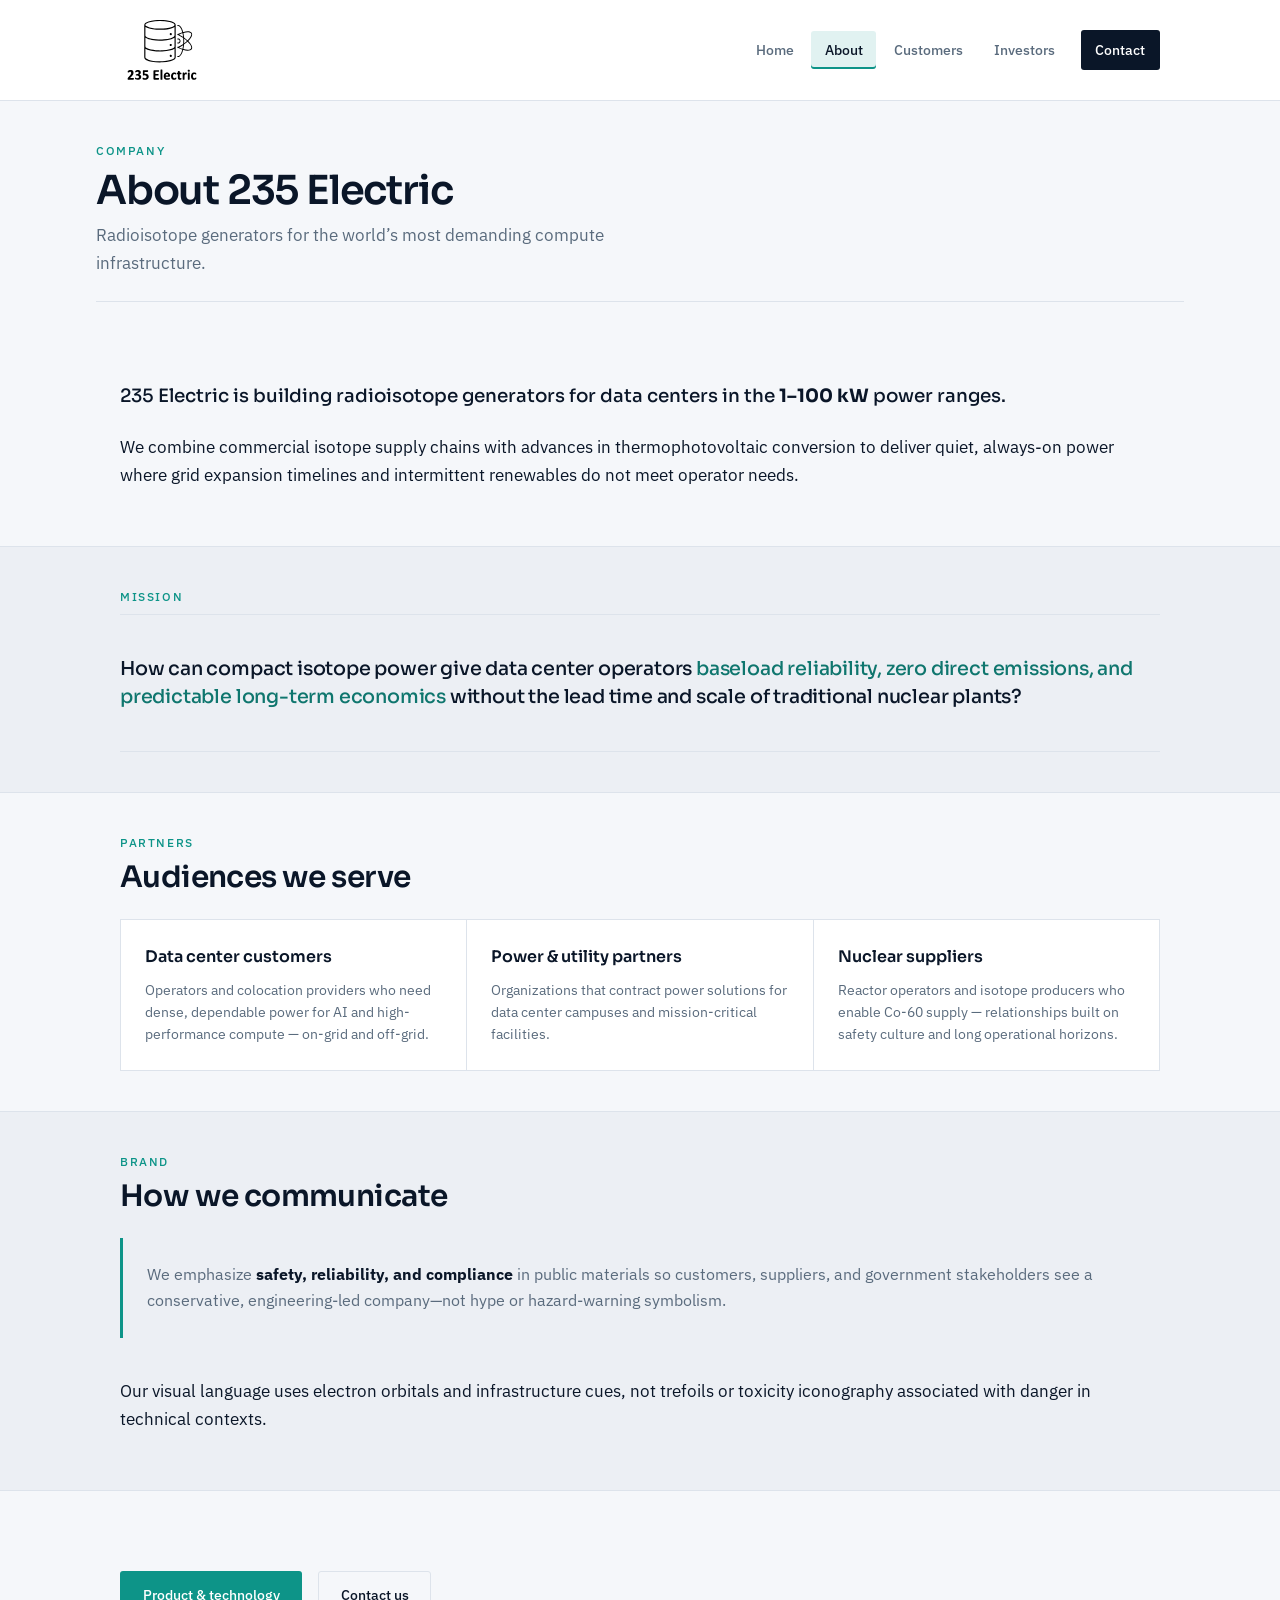
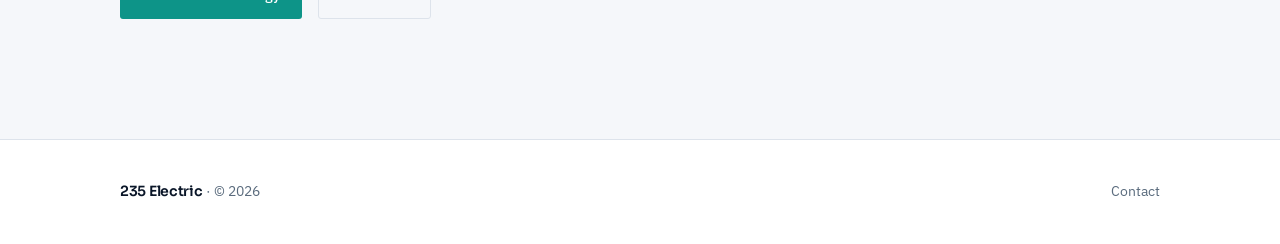
==== about/index.html @ bf1fa09b "init commit" ====
<!DOCTYPE html>
<html lang="en">
<head>
  <meta charset="UTF-8">
  <meta name="viewport" content="width=device-width, initial-scale=1.0">
  <meta name="theme-color" content="#0a1628">
  <title>About | 235 Electric</title>
  <meta name="description" content="235 Electric is building radioisotope generators for data centers in the 1–100 kW power range.">
  <link rel="canonical" href="https://sample_site.joshuapastizzo.com/about">
  <link rel="preconnect" href="https://fonts.googleapis.com">
  <link rel="preconnect" href="https://fonts.gstatic.com" crossorigin>
  <link href="https://fonts.googleapis.com/css2?family=IBM+Plex+Sans:wght@400;500&family=Sora:wght@500;600&display=swap" rel="stylesheet">
  <link rel="stylesheet" href="/css/style.css">
  <link rel="icon" href="/images/logo.svg" type="image/svg+xml">
</head>
<body class="page-inner">
  <header class="site-header">
    <div class="container">
      <div class="logo"><a href="/"><img src="/images/logo.svg" alt="235 Electric"></a></div>
      <button class="nav-toggle" type="button" aria-label="Toggle menu" aria-expanded="false">Menu</button>
      <nav>
        <ul class="nav-main">
          <li><a href="/">Home</a></li>
          <li><a href="/about" aria-current="page">About</a></li>
          <li><a href="/customers">Customers</a></li>
          <li><a href="/investors">Investors</a></li>
          <li class="nav-cta"><a href="/contact" class="btn btn-nav">Contact</a></li>
        </ul>
      </nav>
    </div>
  </header>

  <main>
    <div class="container page-hero">
      <span class="label">Company</span>
      <h1>About 235 Electric</h1>
      <p class="lead">Radioisotope generators for the world’s most demanding compute infrastructure.</p>
    </div>

    <section class="section section--tight">
      <div class="container">
        <p class="mission-statement">235 Electric is building radioisotope generators for data centers in the <strong>1–100 kW</strong> power ranges.</p>
        <p>We combine commercial isotope supply chains with advances in thermophotovoltaic conversion to deliver quiet, always-on power where grid expansion timelines and intermittent renewables do not meet operator needs.</p>
      </div>
    </section>

    <section class="section section--tight section--band">
      <div class="container">
        <span class="label">Mission</span>
        <p class="pullquote">How can compact isotope power give data center operators <em>baseload reliability, zero direct emissions, and predictable long-term economics</em> without the lead time and scale of traditional nuclear plants?</p>
      </div>
    </section>

    <section class="section section--tight">
      <div class="container">
        <span class="label">Partners</span>
        <h2 class="section-title">Audiences we serve</h2>
        <div class="tile-grid">
          <article class="tile">
            <h3>Data center customers</h3>
            <p>Operators and colocation providers who need dense, dependable power for AI and high-performance compute — on-grid and off-grid.</p>
          </article>
          <article class="tile">
            <h3>Power &amp; utility partners</h3>
            <p>Organizations that contract power solutions for data center campuses and mission-critical facilities.</p>
          </article>
          <article class="tile">
            <h3>Nuclear suppliers</h3>
            <p>Reactor operators and isotope producers who enable Co-60 supply — relationships built on safety culture and long operational horizons.</p>
          </article>
        </div>
      </div>
    </section>

    <section class="section section--tight section--band">
      <div class="container">
        <span class="label">Brand</span>
        <h2 class="section-title">How we communicate</h2>
        <div class="notice">
          <p>We emphasize <strong>safety, reliability, and compliance</strong> in public materials so customers, suppliers, and government stakeholders see a conservative, engineering-led company—not hype or hazard-warning symbolism.</p>
        </div>
        <p>Our visual language uses electron orbitals and infrastructure cues, not trefoils or toxicity iconography associated with danger in technical contexts.</p>
      </div>
    </section>

    <section class="section section--tight">
      <div class="container page-actions">
        <a href="/customers" class="btn btn-primary">Product &amp; technology</a>
        <a href="/contact" class="btn btn-outline">Contact us</a>
      </div>
    </section>
  </main>

  <footer class="site-footer">
    <div class="container footer-bottom">
      <p><span class="footer-mark">235 Electric</span> · © 2026</p>
      <p><a href="/contact">Contact</a></p>
    </div>
  </footer>

  <script src="/js/main.js"></script>
</body>
</html>
---- css/style.css ----
/* 235 Electric — clean minimal, distinct from reference institute site */
:root {
  --color-bg: #f5f7fa;
  --color-surface: #ffffff;
  --color-ink: #0a1628;
  --color-ink-soft: #1e3a5f;
  --color-muted: #5a6b7d;
  --color-border: #dde3eb;
  --color-band: #eceff4;
  --color-accent: #0d9488;
  --color-accent-dark: #0f766e;
  --color-accent-glow: rgba(13, 148, 136, 0.12);
  --font-display: "Sora", system-ui, sans-serif;
  --font-body: "IBM Plex Sans", system-ui, sans-serif;
  --max-width: 68rem;
  --space-xs: 0.5rem;
  --space-sm: 1rem;
  --space-md: 1.5rem;
  --space-lg: 2.5rem;
  --space-xl: 5rem;
  --radius: 2px;
  --radius-btn: 3px;
}

*,
*::before,
*::after {
  box-sizing: border-box;
}

html {
  scroll-behavior: smooth;
}

body {
  margin: 0;
  font-family: var(--font-body);
  font-size: 1.05rem;
  line-height: 1.65;
  color: var(--color-ink);
  background: var(--color-bg);
  -webkit-font-smoothing: antialiased;
}

img,
svg {
  max-width: 100%;
  height: auto;
  display: block;
}

a {
  color: var(--color-ink-soft);
  text-decoration: none;
  transition: color 0.15s ease;
}
a:hover {
  color: var(--color-accent);
}

.container {
  width: 100%;
  max-width: var(--max-width);
  margin: 0 auto;
  padding: 0 var(--space-md);
}

/* Header */
.site-header {
  background: var(--color-surface);
  border-bottom: 1px solid var(--color-border);
  position: sticky;
  top: 0;
  z-index: 100;
}

.site-header .container {
  display: flex;
  align-items: center;
  justify-content: space-between;
  gap: var(--space-md);
  padding-top: 1.125rem;
  padding-bottom: 1.125rem;
}

.logo img {
  height: 64px;
  width: auto;
  max-width: min(280px, 55vw);
}

.nav-toggle {
  display: none;
  background: none;
  border: 1px solid var(--color-border);
  border-radius: var(--radius-btn);
  padding: 0.4rem 0.75rem;
  cursor: pointer;
  color: var(--color-ink);
  font-family: var(--font-body);
  font-size: 0.8rem;
  font-weight: 500;
  letter-spacing: 0.04em;
  text-transform: uppercase;
}

.nav-main {
  display: flex;
  align-items: center;
  gap: 0.25rem;
  list-style: none;
  margin: 0;
  padding: 0;
}

.nav-main a {
  display: block;
  padding: 0.45rem 0.85rem;
  font-size: 0.9rem;
  font-weight: 500;
  color: var(--color-muted);
  border-radius: var(--radius-btn);
}

.nav-main a:hover {
  color: var(--color-ink);
  background: var(--color-band);
}

.nav-main a[aria-current="page"] {
  color: var(--color-ink);
  background: var(--color-accent-glow);
  box-shadow: inset 0 -2px 0 var(--color-accent);
}

.nav-cta {
  margin-left: 0.5rem;
}

.btn-nav {
  padding: 0.45rem 1rem;
  font-size: 0.85rem;
  background: var(--color-ink);
  color: #fff !important;
  border-radius: var(--radius-btn);
}

.btn-nav:hover {
  background: var(--color-ink-soft);
  color: #fff !important;
}

.nav-main .btn-nav[aria-current="page"] {
  background: var(--color-accent);
  box-shadow: none;
}

/* Hero — split layout, not centered gradient block */
.hero {
  background: var(--color-ink);
  color: #fff;
  padding: var(--space-xl) 0;
  position: relative;
  overflow: hidden;
}

.hero::before {
  content: "";
  position: absolute;
  inset: 0;
  background-image:
    linear-gradient(rgba(255, 255, 255, 0.03) 1px, transparent 1px),
    linear-gradient(90deg, rgba(255, 255, 255, 0.03) 1px, transparent 1px);
  background-size: 48px 48px;
  mask-image: linear-gradient(120deg, transparent 20%, #000 70%);
  pointer-events: none;
}

.hero .container {
  position: relative;
  display: grid;
  grid-template-columns: 1.15fr 0.85fr;
  gap: var(--space-lg);
  align-items: center;
}

.hero-content {
  max-width: 36rem;
}

.hero .label {
  display: inline-block;
  font-family: var(--font-body);
  font-size: 0.75rem;
  font-weight: 500;
  letter-spacing: 0.12em;
  text-transform: uppercase;
  color: #5eead4;
  margin-bottom: var(--space-sm);
}

.hero h1 {
  font-family: var(--font-display);
  font-size: clamp(2.25rem, 4.5vw, 3.25rem);
  font-weight: 600;
  line-height: 1.1;
  letter-spacing: -0.03em;
  margin: 0 0 var(--space-md);
}

.hero-tagline {
  font-size: 1.125rem;
  font-weight: 400;
  color: rgba(255, 255, 255, 0.75);
  margin: 0 0 var(--space-md);
  line-height: 1.5;
}

.hero .lead {
  font-size: 1rem;
  color: rgba(255, 255, 255, 0.65);
  margin: 0 0 var(--space-lg);
  line-height: 1.6;
}

.hero-actions {
  display: flex;
  flex-wrap: wrap;
  gap: var(--space-sm);
}

.hero-visual {
  display: flex;
  justify-content: flex-end;
}

.hero-card {
  width: 100%;
  max-width: 18rem;
  padding: var(--space-md);
  border: 1px solid rgba(255, 255, 255, 0.12);
  background: rgba(255, 255, 255, 0.04);
  backdrop-filter: blur(8px);
}

.hero-card dt {
  font-size: 0.7rem;
  letter-spacing: 0.1em;
  text-transform: uppercase;
  color: rgba(255, 255, 255, 0.45);
  margin: 0 0 0.2rem;
}

.hero-card dd {
  font-family: var(--font-display);
  font-size: 1.75rem;
  font-weight: 600;
  color: #fff;
  margin: 0 0 var(--space-sm);
  letter-spacing: -0.02em;
}

.hero-card dd:last-of-type {
  margin-bottom: 0;
}

.hero-card dd span {
  font-family: var(--font-body);
  font-size: 0.85rem;
  font-weight: 400;
  color: rgba(255, 255, 255, 0.5);
  display: block;
  margin-top: 0.15rem;
}

@media (max-width: 768px) {
  .hero .container {
    grid-template-columns: 1fr;
  }
  .hero-visual {
    justify-content: flex-start;
  }
}

/* Buttons */
.btn {
  display: inline-block;
  padding: 0.7rem 1.35rem;
  font-family: var(--font-body);
  font-size: 0.9rem;
  font-weight: 500;
  border-radius: var(--radius-btn);
  border: 1px solid transparent;
  cursor: pointer;
  transition: background 0.15s ease, border-color 0.15s ease, color 0.15s ease;
}

.btn-primary {
  background: var(--color-accent);
  color: #fff;
}
.btn-primary:hover {
  background: var(--color-accent-dark);
  color: #fff;
}

.btn-secondary {
  background: transparent;
  color: #fff;
  border-color: rgba(255, 255, 255, 0.35);
}
.btn-secondary:hover {
  border-color: #fff;
  color: #fff;
}

.btn-outline {
  background: transparent;
  color: var(--color-ink);
  border-color: var(--color-border);
}
.btn-outline:hover {
  border-color: var(--color-ink);
  color: var(--color-ink);
}

/* Sections */
.section {
  padding: var(--space-xl) 0;
}

.section--tight {
  padding: var(--space-lg) 0;
}

.section--band {
  background: var(--color-band);
  border-top: 1px solid var(--color-border);
  border-bottom: 1px solid var(--color-border);
}

.label {
  display: block;
  font-size: 0.72rem;
  font-weight: 500;
  letter-spacing: 0.14em;
  text-transform: uppercase;
  color: var(--color-accent);
  margin-bottom: var(--space-xs);
}

.section-title {
  font-family: var(--font-display);
  font-size: clamp(1.5rem, 3vw, 1.85rem);
  font-weight: 600;
  letter-spacing: -0.02em;
  color: var(--color-ink);
  margin: 0 0 var(--space-md);
  line-height: 1.2;
}

.section-subtitle {
  color: var(--color-muted);
  margin: 0 0 var(--space-lg);
  max-width: 38rem;
  font-size: 1.02rem;
}

.section-cta {
  margin-top: var(--space-lg);
}

/* Page hero (inner pages) */
.page-hero {
  padding: var(--space-lg) 0 var(--space-md);
  border-bottom: 1px solid var(--color-border);
  margin-bottom: var(--space-lg);
}

.page-hero h1 {
  font-family: var(--font-display);
  font-size: clamp(1.85rem, 4vw, 2.5rem);
  font-weight: 600;
  letter-spacing: -0.03em;
  margin: 0 0 var(--space-xs);
  line-height: 1.15;
}

.page-hero .lead {
  color: var(--color-muted);
  margin: 0;
  max-width: 36rem;
  font-size: 1.05rem;
}

/* Notice / pullquote — not EASI-style bordered banner */
.notice {
  padding: var(--space-md) 0 var(--space-md) var(--space-md);
  border-left: 3px solid var(--color-accent);
  margin-bottom: var(--space-lg);
}

.notice p {
  margin: 0;
  color: var(--color-muted);
  font-size: 0.98rem;
}

.notice strong {
  color: var(--color-ink);
}

.pullquote {
  margin: 0;
  padding: var(--space-lg) 0;
  font-family: var(--font-display);
  font-size: 1.2rem;
  font-weight: 500;
  line-height: 1.45;
  color: var(--color-ink);
  letter-spacing: -0.01em;
  border-top: 1px solid var(--color-border);
  border-bottom: 1px solid var(--color-border);
}

.pullquote em {
  font-style: normal;
  color: var(--color-accent-dark);
}

/* Metrics row — not floating stat cards */
.metric-row {
  display: grid;
  grid-template-columns: repeat(4, 1fr);
  gap: 0;
  margin-top: var(--space-lg);
  border: 1px solid var(--color-border);
  background: var(--color-surface);
}

.metric-row > div {
  padding: var(--space-md);
  border-right: 1px solid var(--color-border);
  text-align: left;
}

.metric-row > div:last-child {
  border-right: none;
}

.metric-row strong {
  display: block;
  font-family: var(--font-display);
  font-size: 1.65rem;
  font-weight: 600;
  letter-spacing: -0.03em;
  color: var(--color-ink);
  margin-bottom: 0.25rem;
}

.metric-row span {
  font-size: 0.82rem;
  color: var(--color-muted);
  line-height: 1.4;
}

@media (max-width: 640px) {
  .metric-row {
    grid-template-columns: 1fr 1fr;
  }
  .metric-row > div:nth-child(2) {
    border-right: none;
  }
  .metric-row > div:nth-child(1),
  .metric-row > div:nth-child(2) {
    border-bottom: 1px solid var(--color-border);
  }
}

/* Pillars — flat list, not numbered hover cards */
.pillar-list {
  display: grid;
  grid-template-columns: repeat(3, 1fr);
  gap: var(--space-md);
  list-style: none;
  margin: 0;
  padding: 0;
}

.pillar-list li {
  padding-top: var(--space-md);
  border-top: 2px solid var(--color-accent);
}

.pillar-list h3 {
  font-family: var(--font-display);
  font-size: 1.05rem;
  font-weight: 600;
  margin: 0 0 var(--space-xs);
  color: var(--color-ink);
}

.pillar-list p {
  margin: 0;
  font-size: 0.92rem;
  color: var(--color-muted);
  line-height: 1.55;
}

@media (max-width: 768px) {
  .pillar-list {
    grid-template-columns: 1fr;
  }
}

/* Tiles — bordered, no shadow lift */
.tile-grid {
  display: grid;
  grid-template-columns: repeat(auto-fill, minmax(260px, 1fr));
  gap: 1px;
  background: var(--color-border);
  border: 1px solid var(--color-border);
}

.tile {
  background: var(--color-surface);
  padding: var(--space-md);
}

.tile h3 {
  font-family: var(--font-display);
  font-size: 1rem;
  font-weight: 600;
  margin: 0 0 var(--space-xs);
  color: var(--color-ink);
}

.tile p {
  margin: 0;
  font-size: 0.9rem;
  color: var(--color-muted);
  line-height: 1.55;
}

.card-grid {
  display: grid;
  grid-template-columns: repeat(auto-fill, minmax(260px, 1fr));
  gap: 1px;
  background: var(--color-border);
  border: 1px solid var(--color-border);
}

.card {
  background: var(--color-surface);
  padding: var(--space-md);
  border-radius: 0;
  box-shadow: none;
  transform: none;
}

.card:hover {
  box-shadow: none;
  transform: none;
}

.card-body {
  padding: 0;
}

.card h3,
.focus-area-body h3 {
  font-family: var(--font-display);
  font-size: 1rem;
  font-weight: 600;
  margin: 0 0 var(--space-xs);
}

.card p,
.focus-area-body p {
  margin: 0;
  font-size: 0.9rem;
  color: var(--color-muted);
}

.focus-area-grid {
  display: grid;
  grid-template-columns: repeat(3, 1fr);
  gap: var(--space-md);
}

.focus-area-card {
  padding-top: var(--space-md);
  border-top: 2px solid var(--color-accent);
  background: transparent;
  box-shadow: none;
  border-radius: 0;
}

.focus-area-card:hover {
  transform: none;
  box-shadow: none;
}

.focus-area-num {
  display: none;
}

.focus-area-body {
  padding: 0;
}

.stat-grid {
  display: grid;
  grid-template-columns: repeat(4, 1fr);
  border: 1px solid var(--color-border);
  background: var(--color-surface);
}

.stat-item {
  padding: var(--space-md);
  border-right: 1px solid var(--color-border);
  border-radius: 0;
  box-shadow: none;
  text-align: left;
}

.stat-item:last-child {
  border-right: none;
}

.stat-item strong {
  font-family: var(--font-display);
  font-size: 1.65rem;
  color: var(--color-ink);
}

.trust-banner {
  padding: var(--space-md) 0 var(--space-md) var(--space-md);
  border-left: 3px solid var(--color-accent);
  background: none;
  border-radius: 0;
  border-top: none;
  border-right: none;
  border-bottom: none;
}

.trust-banner p {
  margin: 0;
  color: var(--color-muted);
  font-size: 0.98rem;
}

.focus-question {
  margin: 0;
  padding: var(--space-lg) 0;
  font-family: var(--font-display);
  font-size: 1.2rem;
  font-weight: 500;
  line-height: 1.45;
  border-top: 1px solid var(--color-border);
  border-bottom: 1px solid var(--color-border);
  border-left: none;
  background: none;
  border-radius: 0;
}

.mission-statement {
  font-family: var(--font-display);
  font-size: 1.15rem;
  font-weight: 500;
  line-height: 1.5;
  margin: 0 0 var(--space-md);
}

.two-col {
  display: grid;
  grid-template-columns: 1.1fr 0.9fr;
  gap: var(--space-xl);
  align-items: start;
}

@media (max-width: 768px) {
  .two-col {
    grid-template-columns: 1fr;
  }
  .focus-area-grid {
    grid-template-columns: 1fr;
  }
}

.product-diagram {
  border: 1px solid var(--color-border);
  background: var(--color-surface);
  padding: var(--space-lg);
  border-radius: 0;
  box-shadow: none;
}

.diagram-caption {
  text-align: center;
  font-size: 0.85rem;
  color: var(--color-muted);
  margin: var(--space-sm) 0 0;
}

.product-visual {
  max-width: none;
}

.comparison-wrap {
  overflow-x: auto;
  margin: var(--space-md) auto;
  border: 1px solid var(--color-border);
  width: fit-content;
  max-width: 100%;
}

.comparison-table {
  width: max-content;
  max-width: 100%;
  border-collapse: collapse;
  font-size: 0.8rem;
  background: var(--color-surface);
  table-layout: auto;
}

.comparison-table th,
.comparison-table td {
  padding: 0.55rem 0.75rem;
  border-bottom: 1px solid var(--color-border);
  text-align: left;
  vertical-align: top;
  line-height: 1.3;
  width: auto;
}

.comparison-table thead th:not(:first-child),
.comparison-table tbody td:not(.col-product) {
  padding-left: 0.65rem;
  padding-right: 0.65rem;
}

.comparison-table tbody th {
  padding-right: 1rem;
}

.comparison-table .cell-primary {
  display: block;
  white-space: nowrap;
}

.comparison-table .cell-note {
  display: block;
  margin-top: 0.15rem;
  font-size: 0.68rem;
  font-weight: 400;
  line-height: 1.25;
  white-space: nowrap;
  color: var(--color-muted);
}

.comparison-table thead .cell-note {
  color: rgba(255, 255, 255, 0.78);
}

.comparison-table thead .cell-primary {
  font-weight: 600;
}

.comparison-table thead th {
  background: var(--color-ink);
  color: #fff;
  font-family: var(--font-display);
  font-weight: 600;
  font-size: 0.72rem;
  border-bottom: none;
  white-space: nowrap;
  text-align: center;
}

.comparison-table thead th.col-product {
  background: var(--color-accent-dark);
  color: #fff;
  border-bottom: 3px solid #5eead4;
  box-shadow: inset 4px 0 0 #5eead4;
}

.comparison-table thead th.col-product strong {
  color: #fff;
}

.comparison-table tbody th {
  font-weight: 600;
  color: var(--color-ink);
  background: var(--color-bg);
}

.comparison-table tbody th .cell-note {
  font-weight: 500;
}

.comparison-table tbody tr:last-child th,
.comparison-table tbody tr:last-child td {
  border-bottom: none;
}

.comparison-table tbody .col-product {
  background: var(--color-accent-glow);
  border-left: 4px solid var(--color-accent);
  font-weight: 500;
  color: var(--color-ink);
}

.callout {
  padding: var(--space-md);
  background: var(--color-surface);
  border: 1px solid var(--color-border);
  margin: var(--space-md) 0;
}

.callout p {
  margin: 0;
  font-size: 0.95rem;
  color: var(--color-muted);
}

.numbered-benefits {
  list-style: none;
  margin: 0;
  padding: 0;
  counter-reset: benefit;
}

.numbered-benefits > li {
  counter-increment: benefit;
  padding: var(--space-md) 0;
  border-bottom: 1px solid var(--color-border);
  padding-left: 3rem;
  position: relative;
}

.numbered-benefits > li::before {
  content: counter(benefit, decimal-leading-zero);
  position: absolute;
  left: 0;
  top: var(--space-md);
  font-family: var(--font-display);
  font-size: 0.8rem;
  font-weight: 600;
  color: var(--color-accent);
  letter-spacing: 0.05em;
}

.numbered-benefits > li:last-child {
  border-bottom: none;
}

.numbered-benefits h3 {
  font-family: var(--font-display);
  font-size: 1.05rem;
  font-weight: 600;
  margin: 0 0 var(--space-xs);
}

.numbered-benefits p {
  margin: 0;
  color: var(--color-muted);
  font-size: 0.95rem;
}

.page-actions {
  display: flex;
  flex-wrap: wrap;
  gap: var(--space-sm);
  margin-top: var(--space-lg);
}

.prose ul {
  padding-left: 1.25rem;
  margin: 0 0 var(--space-md);
  color: var(--color-muted);
}

.prose li {
  margin-bottom: 0.5rem;
}

.prose li strong {
  color: var(--color-ink);
}

/* Contact */
.contact-layout {
  display: grid;
  grid-template-columns: 0.9fr 1.1fr;
  gap: var(--space-xl);
  align-items: start;
}

.contact-panel {
  padding: var(--space-lg);
  border: 1px solid var(--color-border);
  background: var(--color-surface);
}

.contact-details address {
  font-style: normal;
  line-height: 1.75;
  color: var(--color-muted);
  font-size: 0.95rem;
}

.form-group {
  margin-bottom: var(--space-md);
}

.form-group label {
  display: block;
  font-size: 0.8rem;
  font-weight: 500;
  letter-spacing: 0.04em;
  text-transform: uppercase;
  color: var(--color-muted);
  margin-bottom: var(--space-xs);
}

.form-group input,
.form-group textarea {
  width: 100%;
  padding: 0.7rem 0.75rem;
  font-family: var(--font-body);
  font-size: 1rem;
  border: 1px solid var(--color-border);
  border-radius: var(--radius-btn);
  background: var(--color-bg);
}

.form-group input:focus,
.form-group textarea:focus {
  outline: none;
  border-color: var(--color-accent);
  background: var(--color-surface);
}

.form-group textarea {
  min-height: 140px;
  resize: vertical;
}

/* Footer — light bar, not inverted navy slab */
.site-footer {
  background: var(--color-surface);
  border-top: 1px solid var(--color-border);
  padding: var(--space-lg) 0;
  margin-top: var(--space-xl);
}

.site-footer,
.site-footer a {
  color: var(--color-muted);
  font-size: 0.88rem;
}

.site-footer a:hover {
  color: var(--color-ink);
}

.footer-bottom {
  display: flex;
  flex-wrap: wrap;
  align-items: center;
  justify-content: space-between;
  gap: var(--space-sm);
}

.footer-bottom p {
  margin: 0;
}

.footer-mark {
  font-family: var(--font-display);
  font-weight: 600;
  color: var(--color-ink);
  letter-spacing: -0.02em;
}

.section--compact {
  padding: var(--space-lg) 0;
}

.page-header {
  padding: var(--space-lg) 0 var(--space-md);
  border-bottom: 1px solid var(--color-border);
  margin-bottom: var(--space-lg);
}

.page-header h1 {
  font-family: var(--font-display);
  font-size: clamp(1.85rem, 4vw, 2.5rem);
  font-weight: 600;
  letter-spacing: -0.03em;
  margin: 0 0 var(--space-xs);
}

.page-header .lead {
  color: var(--color-muted);
  margin: 0;
}

.page-header--compact {
  padding-bottom: var(--space-md);
}

.contact-form-wrap {
  max-width: none;
}

@media (max-width: 768px) {
  .contact-layout {
    grid-template-columns: 1fr;
  }
}

@media (max-width: 640px) {
  .nav-toggle {
    display: block;
  }

  .site-header .container {
    position: relative;
  }

  .nav-main {
    display: none;
    position: absolute;
    top: 100%;
    left: 0;
    right: 0;
    flex-direction: column;
    align-items: stretch;
    padding: var(--space-sm);
    background: var(--color-surface);
    border-bottom: 1px solid var(--color-border);
    box-shadow: 0 8px 24px rgba(10, 22, 40, 0.08);
  }

  .nav-main.is-open {
    display: flex;
  }

  .nav-cta {
    margin-left: 0;
  }

  .stat-grid {
    grid-template-columns: 1fr 1fr;
  }

  .stat-item:nth-child(2) {
    border-right: none;
  }

  .stat-item:nth-child(1),
  .stat-item:nth-child(2) {
    border-bottom: 1px solid var(--color-border);
  }
}
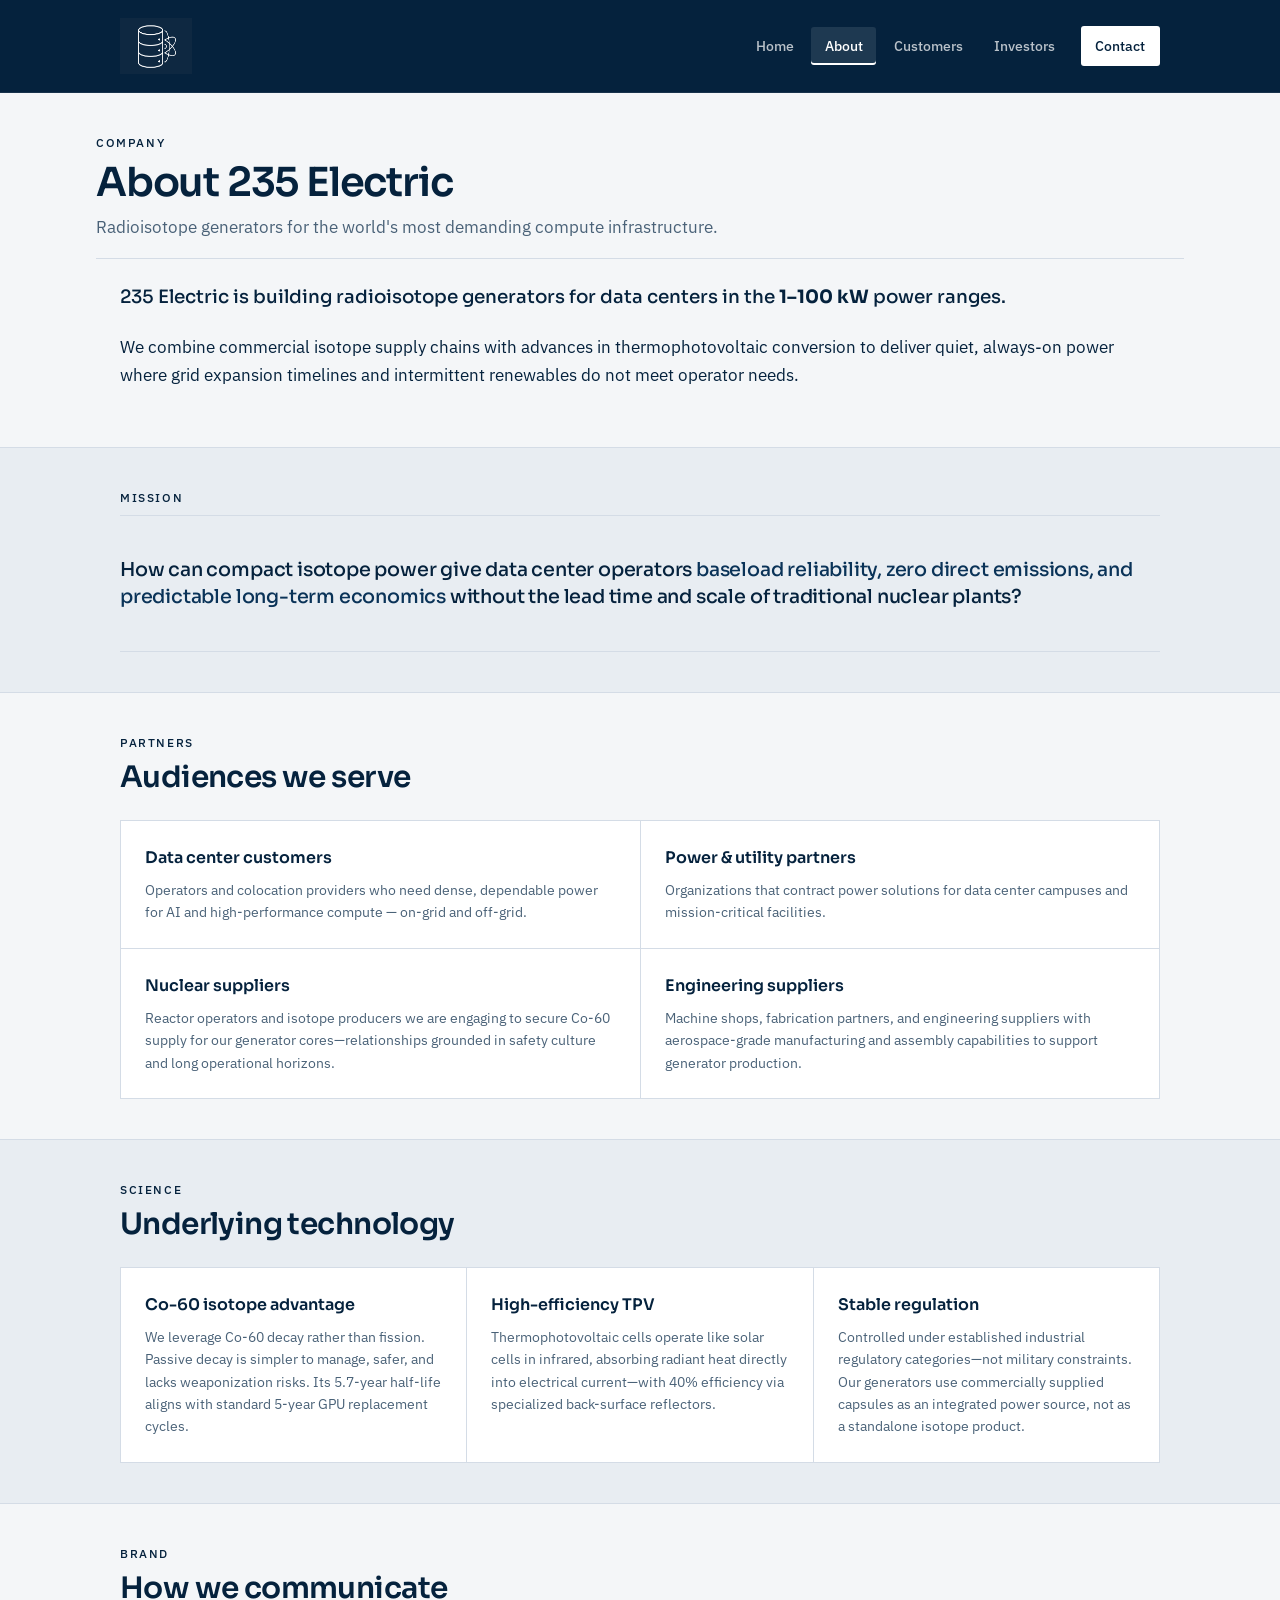
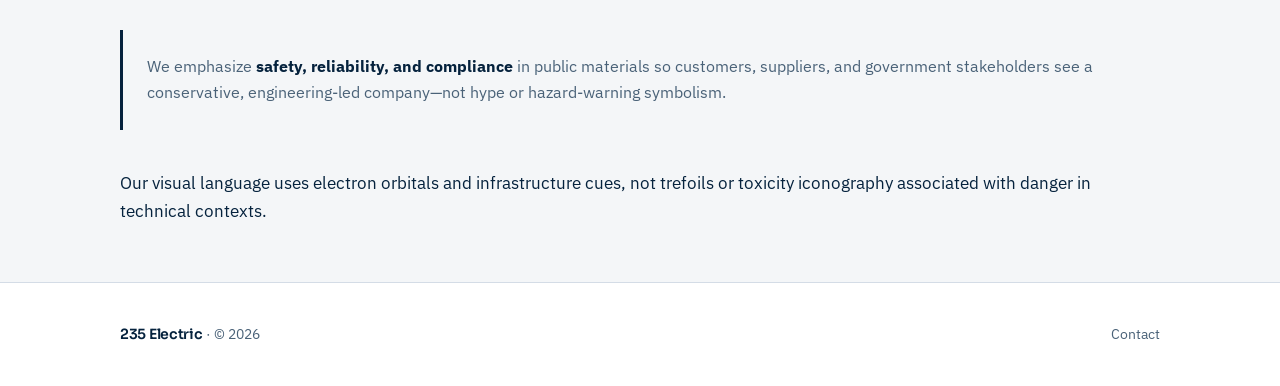
==== commit 14ed5882: "new additions" ====
--- a/about/index.html
+++ b/about/index.html
@@ -3,20 +3,20 @@
 <head>
   <meta charset="UTF-8">
   <meta name="viewport" content="width=device-width, initial-scale=1.0">
-  <meta name="theme-color" content="#0a1628">
+  <meta name="theme-color" content="#05223d">
   <title>About | 235 Electric</title>
   <meta name="description" content="235 Electric is building radioisotope generators for data centers in the 1–100 kW power range.">
-  <link rel="canonical" href="https://sample_site.joshuapastizzo.com/about">
+  <link rel="canonical" href="https://samplesite.joshuapastizzo.com/about">
   <link rel="preconnect" href="https://fonts.googleapis.com">
   <link rel="preconnect" href="https://fonts.gstatic.com" crossorigin>
   <link href="https://fonts.googleapis.com/css2?family=IBM+Plex+Sans:wght@400;500&family=Sora:wght@500;600&display=swap" rel="stylesheet">
   <link rel="stylesheet" href="/css/style.css">
-  <link rel="icon" href="/images/logo.svg" type="image/svg+xml">
+  <link rel="icon" href="/images/Logo.png" type="image/png">
 </head>
 <body class="page-inner">
   <header class="site-header">
     <div class="container">
-      <div class="logo"><a href="/"><img src="/images/logo.svg" alt="235 Electric"></a></div>
+      <div class="logo"><a href="/"><img src="/images/Logo.png" alt="235 Electric"></a></div>
       <button class="nav-toggle" type="button" aria-label="Toggle menu" aria-expanded="false">Menu</button>
       <nav>
         <ul class="nav-main">
@@ -31,10 +31,10 @@
   </header>
 
   <main>
-    <div class="container page-hero">
+    <div class="container page-hero page-hero--compact">
       <span class="label">Company</span>
       <h1>About 235 Electric</h1>
-      <p class="lead">Radioisotope generators for the world’s most demanding compute infrastructure.</p>
+      <p class="lead">Radioisotope generators for the world's most demanding compute infrastructure.</p>
     </div>
 
     <section class="section section--tight">
@@ -55,7 +55,7 @@
       <div class="container">
         <span class="label">Partners</span>
         <h2 class="section-title">Audiences we serve</h2>
-        <div class="tile-grid">
+        <div class="tile-grid tile-grid--quad">
           <article class="tile">
             <h3>Data center customers</h3>
             <p>Operators and colocation providers who need dense, dependable power for AI and high-performance compute — on-grid and off-grid.</p>
@@ -66,7 +66,11 @@
           </article>
           <article class="tile">
             <h3>Nuclear suppliers</h3>
-            <p>Reactor operators and isotope producers who enable Co-60 supply — relationships built on safety culture and long operational horizons.</p>
+            <p>Reactor operators and isotope producers we are engaging to secure Co-60 supply for our generator cores—relationships grounded in safety culture and long operational horizons.</p>
+          </article>
+          <article class="tile">
+            <h3>Engineering suppliers</h3>
+            <p>Machine shops, fabrication partners, and engineering suppliers with aerospace-grade manufacturing and assembly capabilities to support generator production.</p>
           </article>
         </div>
       </div>
@@ -74,19 +78,33 @@
 
     <section class="section section--tight section--band">
       <div class="container">
+        <span class="label">Science</span>
+        <h2 class="section-title">Underlying technology</h2>
+        <div class="tile-grid">
+          <article class="tile">
+            <h3>Co-60 isotope advantage</h3>
+            <p>We leverage Co-60 decay rather than fission. Passive decay is simpler to manage, safer, and lacks weaponization risks. Its 5.7-year half-life aligns with standard 5-year GPU replacement cycles.</p>
+          </article>
+          <article class="tile">
+            <h3>High-efficiency TPV</h3>
+            <p>Thermophotovoltaic cells operate like solar cells in infrared, absorbing radiant heat directly into electrical current—with 40% efficiency via specialized back-surface reflectors.</p>
+          </article>
+          <article class="tile">
+            <h3>Stable regulation</h3>
+            <p>Controlled under established industrial regulatory categories—not military constraints. Our generators use commercially supplied capsules as an integrated power source, not as a standalone isotope product.</p>
+          </article>
+        </div>
+      </div>
+    </section>
+
+    <section class="section section--tight">
+      <div class="container">
         <span class="label">Brand</span>
         <h2 class="section-title">How we communicate</h2>
         <div class="notice">
           <p>We emphasize <strong>safety, reliability, and compliance</strong> in public materials so customers, suppliers, and government stakeholders see a conservative, engineering-led company—not hype or hazard-warning symbolism.</p>
         </div>
         <p>Our visual language uses electron orbitals and infrastructure cues, not trefoils or toxicity iconography associated with danger in technical contexts.</p>
-      </div>
-    </section>
-
-    <section class="section section--tight">
-      <div class="container page-actions">
-        <a href="/customers" class="btn btn-primary">Product &amp; technology</a>
-        <a href="/contact" class="btn btn-outline">Contact us</a>
       </div>
     </section>
   </main>
--- a/css/style.css
+++ b/css/style.css
@@ -1,15 +1,16 @@
-/* 235 Electric — clean minimal, distinct from reference institute site */
+/* 235 Electric — navy + white from Logo.png */
 :root {
-  --color-bg: #f5f7fa;
+  --color-bg: #f4f6f8;
   --color-surface: #ffffff;
-  --color-ink: #0a1628;
-  --color-ink-soft: #1e3a5f;
-  --color-muted: #5a6b7d;
-  --color-border: #dde3eb;
-  --color-band: #eceff4;
-  --color-accent: #0d9488;
-  --color-accent-dark: #0f766e;
-  --color-accent-glow: rgba(13, 148, 136, 0.12);
+  --color-ink: #05223d;
+  --color-ink-soft: #0a3358;
+  --color-muted: #4a6278;
+  --color-border: #d4dce6;
+  --color-band: #e8edf2;
+  --color-accent: #05223d;
+  --color-accent-dark: #031a2e;
+  --color-accent-glow: rgba(5, 34, 61, 0.08);
+  --color-accent-light: rgba(255, 255, 255, 0.85);
   --font-display: "Sora", system-ui, sans-serif;
   --font-body: "IBM Plex Sans", system-ui, sans-serif;
   --max-width: 68rem;
@@ -65,10 +66,10 @@
   padding: 0 var(--space-md);
 }
 
-/* Header */
+/* Header — navy to match logo mark */
 .site-header {
-  background: var(--color-surface);
-  border-bottom: 1px solid var(--color-border);
+  background: var(--color-ink);
+  border-bottom: 1px solid rgba(255, 255, 255, 0.08);
   position: sticky;
   top: 0;
   z-index: 100;
@@ -84,19 +85,19 @@
 }
 
 .logo img {
-  height: 64px;
+  height: 56px;
   width: auto;
-  max-width: min(280px, 55vw);
+  max-width: min(72px, 18vw);
 }
 
 .nav-toggle {
   display: none;
   background: none;
-  border: 1px solid var(--color-border);
+  border: 1px solid rgba(255, 255, 255, 0.25);
   border-radius: var(--radius-btn);
   padding: 0.4rem 0.75rem;
   cursor: pointer;
-  color: var(--color-ink);
+  color: #fff;
   font-family: var(--font-body);
   font-size: 0.8rem;
   font-weight: 500;
@@ -118,19 +119,19 @@
   padding: 0.45rem 0.85rem;
   font-size: 0.9rem;
   font-weight: 500;
-  color: var(--color-muted);
+  color: rgba(255, 255, 255, 0.72);
   border-radius: var(--radius-btn);
 }
 
 .nav-main a:hover {
-  color: var(--color-ink);
-  background: var(--color-band);
+  color: #fff;
+  background: rgba(255, 255, 255, 0.08);
 }
 
 .nav-main a[aria-current="page"] {
-  color: var(--color-ink);
-  background: var(--color-accent-glow);
-  box-shadow: inset 0 -2px 0 var(--color-accent);
+  color: #fff;
+  background: rgba(255, 255, 255, 0.1);
+  box-shadow: inset 0 -2px 0 #fff;
 }
 
 .nav-cta {
@@ -140,18 +141,18 @@
 .btn-nav {
   padding: 0.45rem 1rem;
   font-size: 0.85rem;
-  background: var(--color-ink);
-  color: #fff !important;
+  background: #fff;
+  color: var(--color-ink) !important;
   border-radius: var(--radius-btn);
 }
 
 .btn-nav:hover {
-  background: var(--color-ink-soft);
-  color: #fff !important;
+  background: var(--color-accent-light);
+  color: var(--color-ink) !important;
 }
 
 .nav-main .btn-nav[aria-current="page"] {
-  background: var(--color-accent);
+  background: #fff;
   box-shadow: none;
 }
 
@@ -195,7 +196,7 @@
   font-weight: 500;
   letter-spacing: 0.12em;
   text-transform: uppercase;
-  color: #5eead4;
+  color: rgba(255, 255, 255, 0.7);
   margin-bottom: var(--space-sm);
 }
 
@@ -296,12 +297,21 @@
 }
 
 .btn-primary {
-  background: var(--color-accent);
+  background: var(--color-ink);
   color: #fff;
 }
 .btn-primary:hover {
-  background: var(--color-accent-dark);
+  background: var(--color-ink-soft);
   color: #fff;
+}
+
+.hero .btn-primary {
+  background: #fff;
+  color: var(--color-ink);
+}
+.hero .btn-primary:hover {
+  background: var(--color-accent-light);
+  color: var(--color-ink);
 }
 
 .btn-secondary {
@@ -393,6 +403,19 @@
   font-size: 1.05rem;
 }
 
+.page-hero--compact {
+  padding-bottom: var(--space-sm);
+  margin-bottom: 0;
+}
+
+.page-hero--compact .lead {
+  max-width: none;
+}
+
+.page-hero--compact + .section--tight {
+  padding-top: var(--space-md);
+}
+
 /* Notice / pullquote — not EASI-style bordered banner */
 .notice {
   padding: var(--space-md) 0 var(--space-md) var(--space-md);
@@ -425,7 +448,7 @@
 
 .pullquote em {
   font-style: normal;
-  color: var(--color-accent-dark);
+  color: var(--color-ink-soft);
 }
 
 /* Metrics row — not floating stat cards */
@@ -522,6 +545,10 @@
   border: 1px solid var(--color-border);
 }
 
+.tile-grid--quad {
+  grid-template-columns: repeat(2, 1fr);
+}
+
 .tile {
   background: var(--color-surface);
   padding: var(--space-md);
@@ -779,10 +806,10 @@
 }
 
 .comparison-table thead th.col-product {
-  background: var(--color-accent-dark);
+  background: var(--color-ink-soft);
   color: #fff;
-  border-bottom: 3px solid #5eead4;
-  box-shadow: inset 4px 0 0 #5eead4;
+  border-bottom: 3px solid #fff;
+  box-shadow: inset 4px 0 0 rgba(255, 255, 255, 0.5);
 }
 
 .comparison-table thead th.col-product strong {
@@ -806,7 +833,7 @@
 
 .comparison-table tbody .col-product {
   background: var(--color-accent-glow);
-  border-left: 4px solid var(--color-accent);
+  border-left: 4px solid var(--color-ink);
   font-weight: 500;
   color: var(--color-ink);
 }
@@ -873,6 +900,20 @@
   flex-wrap: wrap;
   gap: var(--space-sm);
   margin-top: var(--space-lg);
+}
+
+.page-actions--center {
+  justify-content: center;
+}
+
+.page-inner main > .section:last-child,
+.page-home main > .section:last-child {
+  padding-bottom: var(--space-sm);
+}
+
+.page-inner .site-footer,
+.page-home .site-footer {
+  margin-top: var(--space-md);
 }
 
 .prose ul {
@@ -988,6 +1029,126 @@
   padding: var(--space-lg) 0;
 }
 
+/* Product imagery */
+.image-grid {
+  display: grid;
+  grid-template-columns: repeat(2, 1fr);
+  gap: var(--space-md);
+}
+
+.image-grid--single {
+  grid-template-columns: 1fr;
+}
+
+.product-image-grid {
+  display: grid;
+  grid-template-columns: repeat(2, 1fr);
+  align-items: stretch;
+  gap: var(--space-md);
+  margin-top: var(--space-lg);
+}
+
+.product-image {
+  margin: 0;
+  height: 100%;
+  display: flex;
+  flex-direction: column;
+  align-items: center;
+  justify-content: center;
+  gap: var(--space-sm);
+  border: 1px solid var(--color-border);
+  background: var(--color-surface);
+  padding: var(--space-md);
+}
+
+.product-image__frame {
+  width: 100%;
+  display: flex;
+  align-items: center;
+  justify-content: center;
+  padding: var(--space-md);
+  background: var(--color-bg);
+}
+
+.product-image__frame img {
+  width: 100%;
+  height: auto;
+  max-height: 360px;
+  object-fit: contain;
+}
+
+.product-image figcaption {
+  width: 100%;
+  margin: 0;
+  font-size: 0.85rem;
+  color: var(--color-muted);
+  text-align: center;
+  line-height: 1.4;
+}
+
+.capsule-gallery {
+  display: grid;
+  grid-template-columns: repeat(2, 1fr);
+  align-items: stretch;
+  gap: var(--space-md);
+  margin-top: var(--space-lg);
+}
+
+.capsule-gallery__item,
+.capsule-gallery__spec {
+  margin: 0;
+  height: 100%;
+  display: flex;
+  flex-direction: column;
+  align-items: center;
+  justify-content: center;
+  gap: var(--space-sm);
+  border: 1px solid var(--color-border);
+  background: var(--color-surface);
+  padding: var(--space-md);
+}
+
+.capsule-gallery__spec {
+  grid-column: 1 / -1;
+}
+
+.capsule-gallery__frame {
+  width: 100%;
+  display: flex;
+  align-items: center;
+  justify-content: center;
+  padding: var(--space-md);
+  background: var(--color-bg);
+}
+
+.capsule-gallery__frame img {
+  width: 100%;
+  height: auto;
+  max-height: 320px;
+  object-fit: contain;
+}
+
+.capsule-gallery__frame--wide img {
+  max-height: 480px;
+}
+
+.capsule-gallery figcaption {
+  width: 100%;
+  margin: 0;
+  font-size: 0.85rem;
+  color: var(--color-muted);
+  text-align: center;
+  line-height: 1.4;
+}
+
+@media (max-width: 768px) {
+  .image-grid,
+  .product-image-grid,
+  .capsule-gallery {
+    grid-template-columns: 1fr;
+  }
+}
+
 .page-header {
   padding: var(--space-lg) 0 var(--space-md);
   border-bottom: 1px solid var(--color-border);
@@ -1039,9 +1200,9 @@
     flex-direction: column;
     align-items: stretch;
     padding: var(--space-sm);
-    background: var(--color-surface);
-    border-bottom: 1px solid var(--color-border);
-    box-shadow: 0 8px 24px rgba(10, 22, 40, 0.08);
+    background: var(--color-ink);
+    border-bottom: 1px solid rgba(255, 255, 255, 0.08);
+    box-shadow: 0 8px 24px rgba(5, 34, 61, 0.25);
   }
 
   .nav-main.is-open {
@@ -1064,5 +1225,9 @@
   .stat-item:nth-child(2) {
     border-bottom: 1px solid var(--color-border);
   }
-}
-
+
+  .tile-grid--quad {
+    grid-template-columns: 1fr;
+  }
+}
+
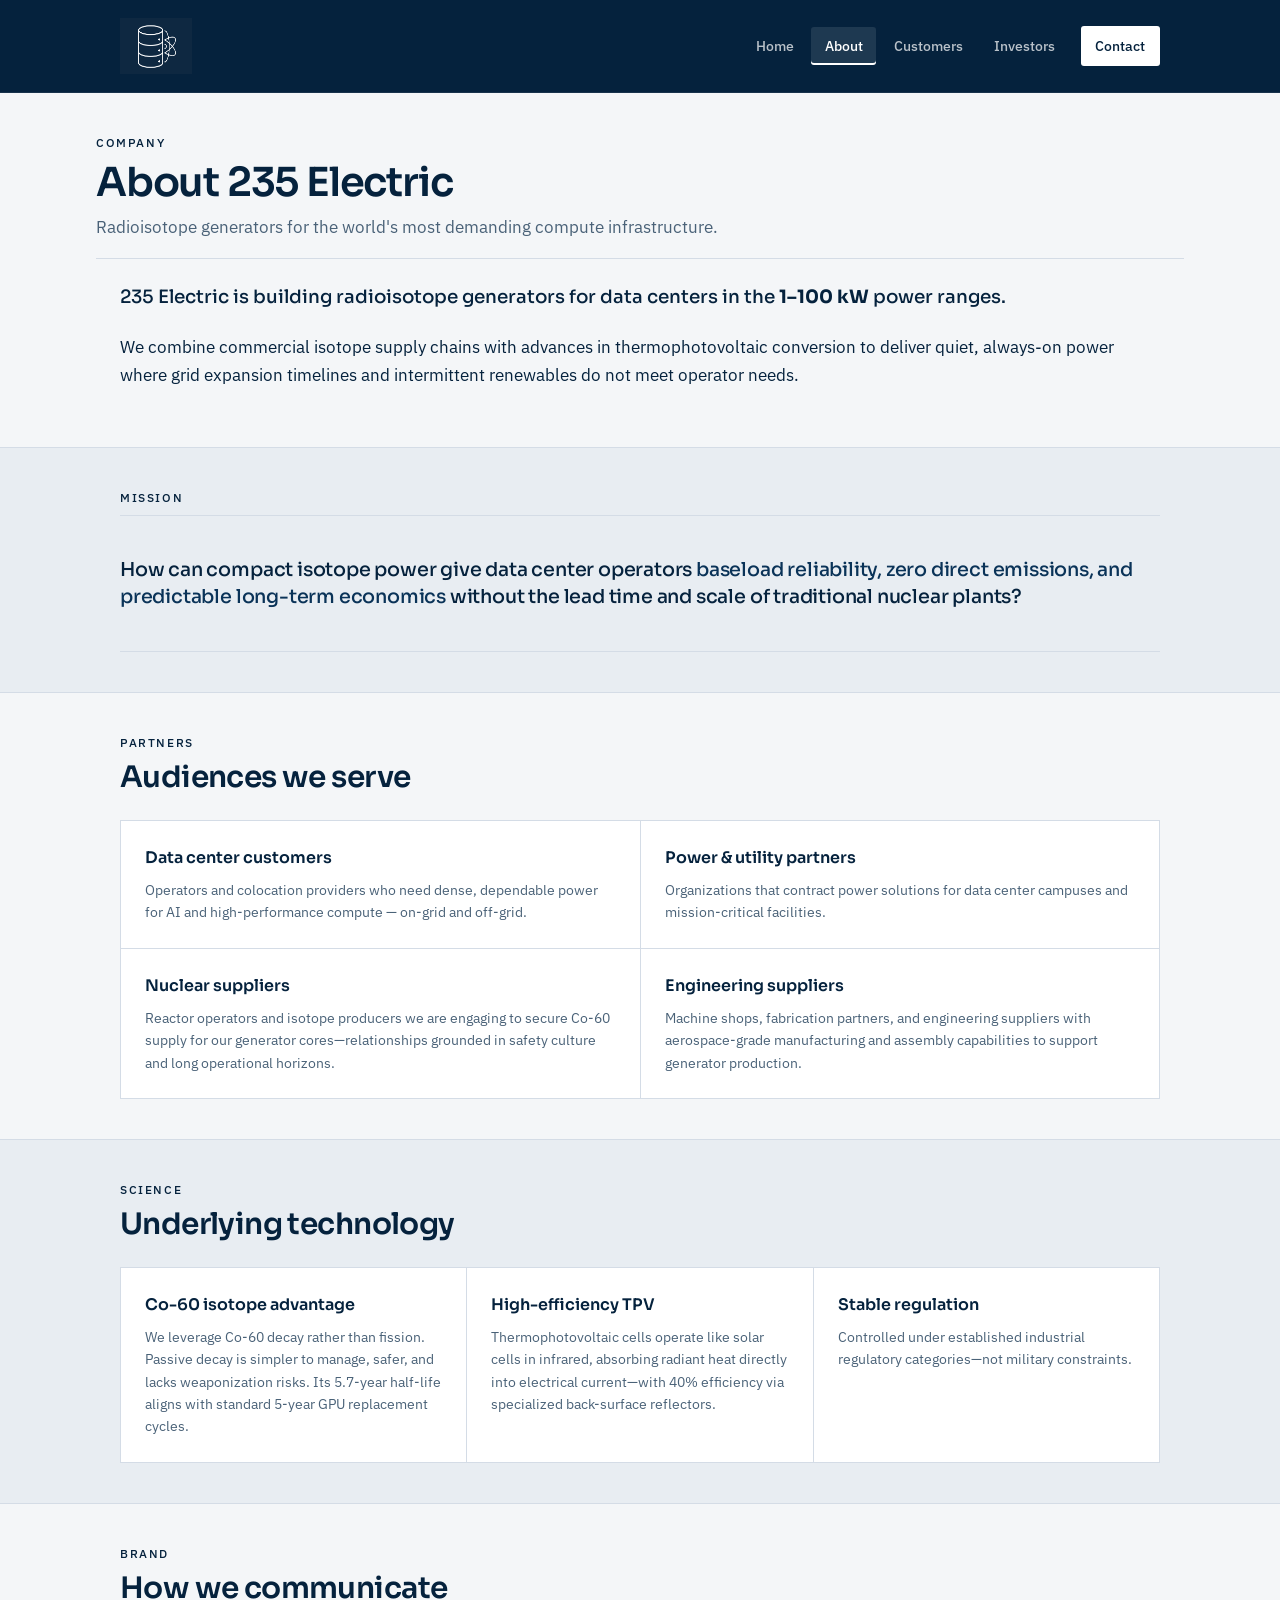
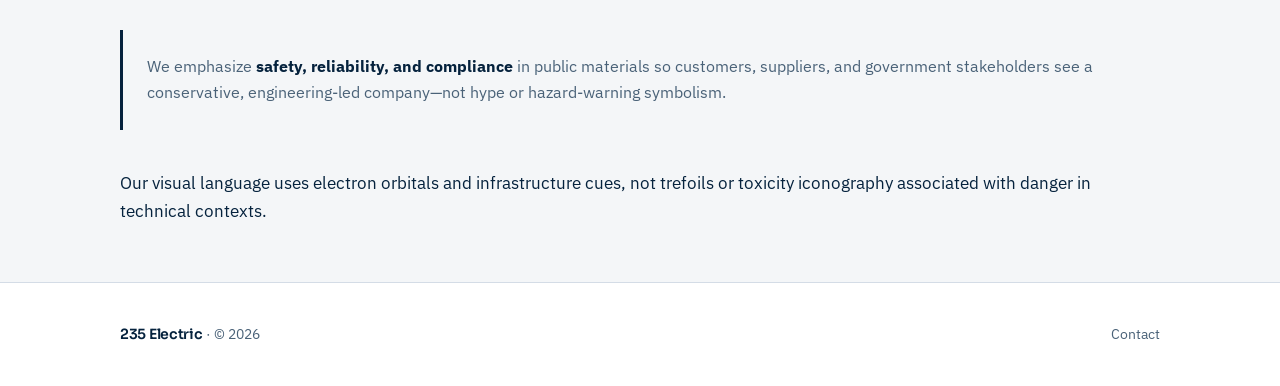
==== commit b3813b0a: "removed redundancy" ====
--- a/about/index.html
+++ b/about/index.html
@@ -91,7 +91,7 @@
           </article>
           <article class="tile">
             <h3>Stable regulation</h3>
-            <p>Controlled under established industrial regulatory categories—not military constraints. Our generators use commercially supplied capsules as an integrated power source, not as a standalone isotope product.</p>
+            <p>Controlled under established industrial regulatory categories—not military constraints.</p>
           </article>
         </div>
       </div>
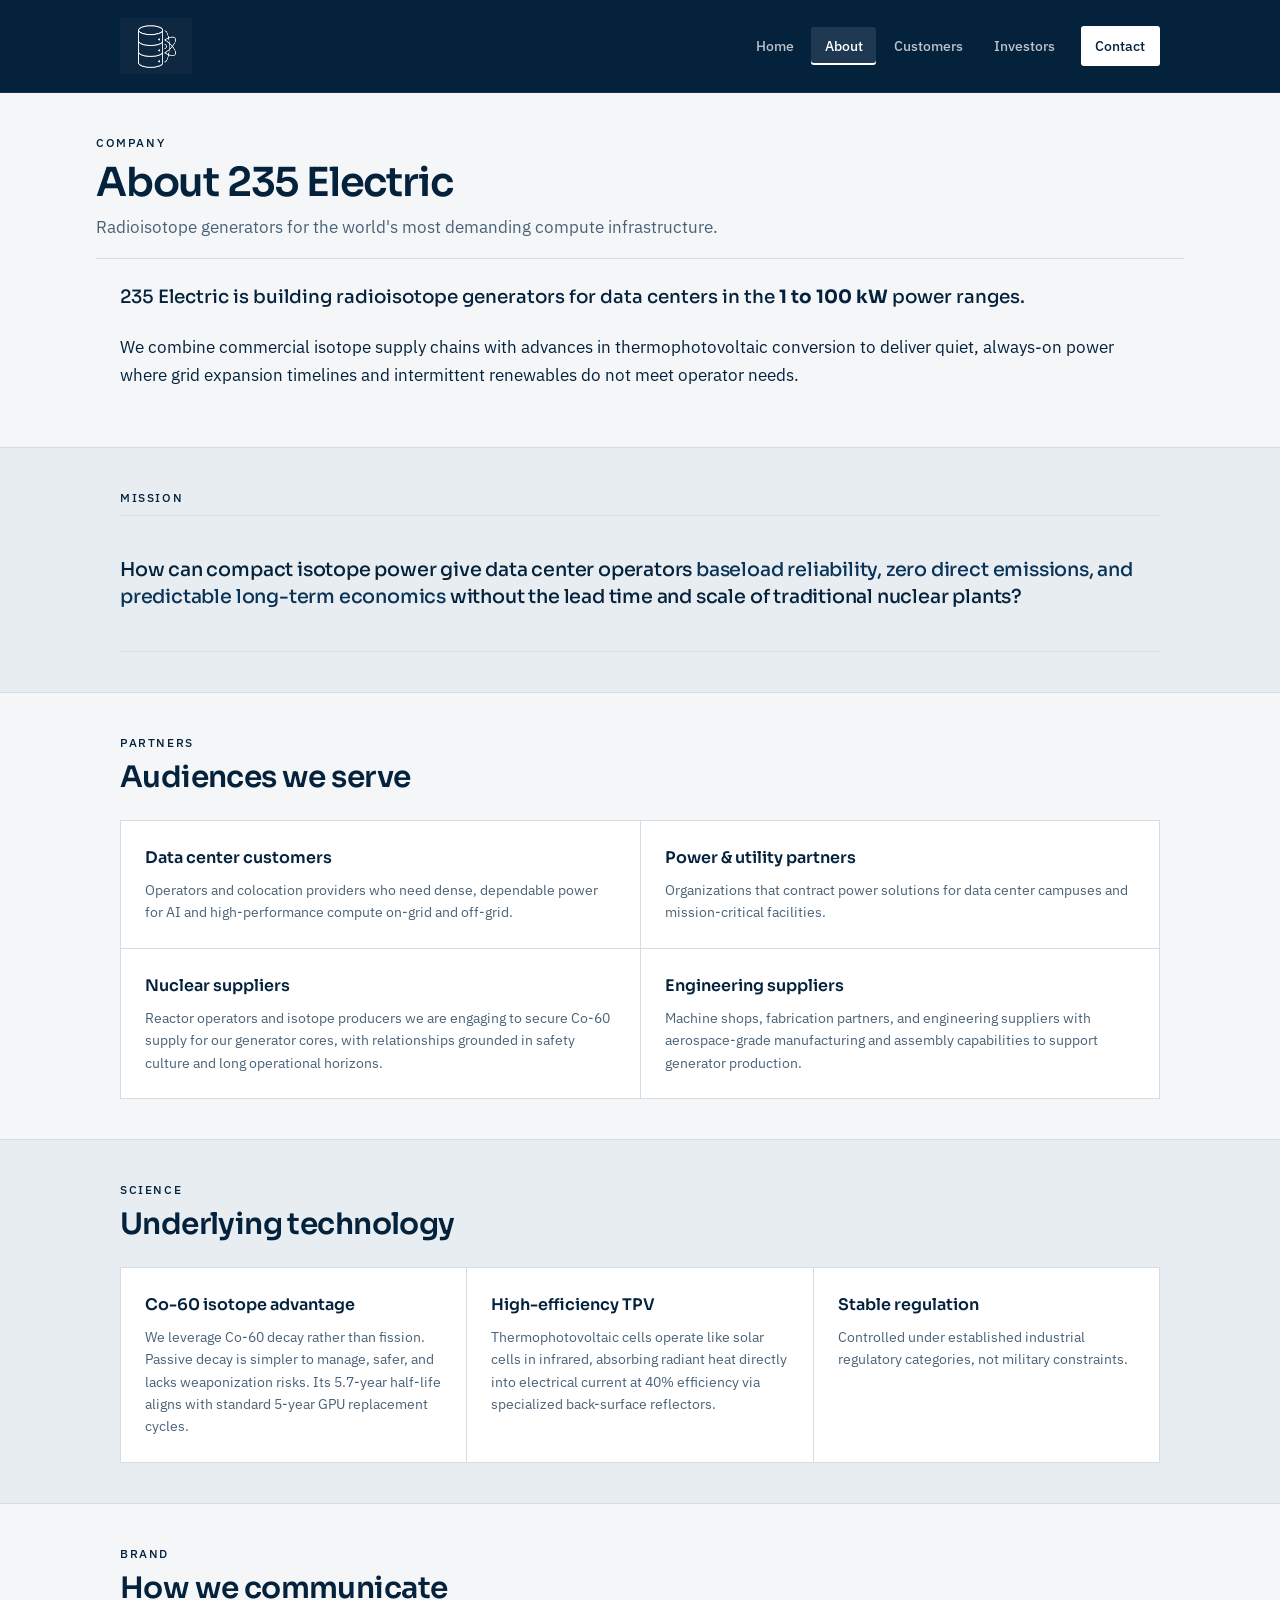
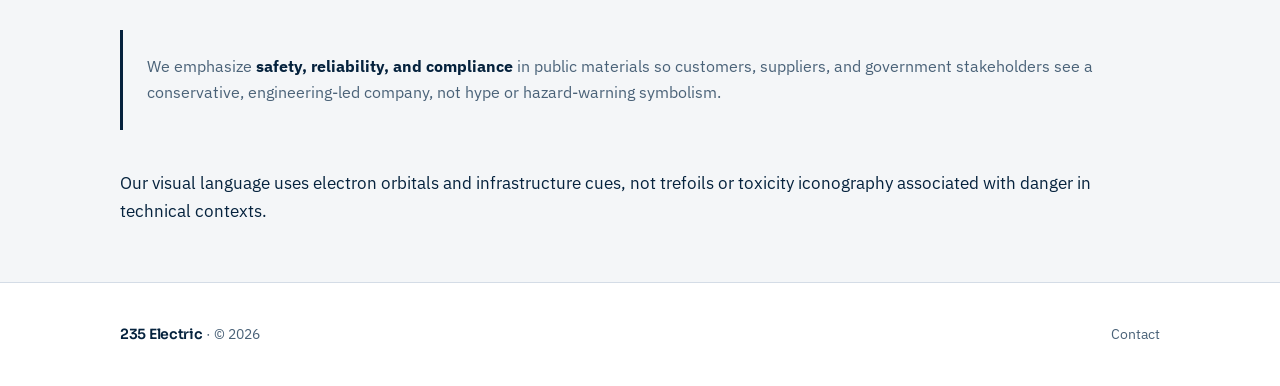
==== commit 81a68dbb: "removed em dashes" ====
--- a/about/index.html
+++ b/about/index.html
@@ -5,7 +5,7 @@
   <meta name="viewport" content="width=device-width, initial-scale=1.0">
   <meta name="theme-color" content="#05223d">
   <title>About | 235 Electric</title>
-  <meta name="description" content="235 Electric is building radioisotope generators for data centers in the 1–100 kW power range.">
+  <meta name="description" content="235 Electric is building radioisotope generators for data centers in the 1 to 100 kW power range.">
   <link rel="canonical" href="https://samplesite.joshuapastizzo.com/about">
   <link rel="preconnect" href="https://fonts.googleapis.com">
   <link rel="preconnect" href="https://fonts.gstatic.com" crossorigin>
@@ -39,7 +39,7 @@
 
     <section class="section section--tight">
       <div class="container">
-        <p class="mission-statement">235 Electric is building radioisotope generators for data centers in the <strong>1–100 kW</strong> power ranges.</p>
+        <p class="mission-statement">235 Electric is building radioisotope generators for data centers in the <strong>1 to 100 kW</strong> power ranges.</p>
         <p>We combine commercial isotope supply chains with advances in thermophotovoltaic conversion to deliver quiet, always-on power where grid expansion timelines and intermittent renewables do not meet operator needs.</p>
       </div>
     </section>
@@ -58,7 +58,7 @@
         <div class="tile-grid tile-grid--quad">
           <article class="tile">
             <h3>Data center customers</h3>
-            <p>Operators and colocation providers who need dense, dependable power for AI and high-performance compute — on-grid and off-grid.</p>
+            <p>Operators and colocation providers who need dense, dependable power for AI and high-performance compute on-grid and off-grid.</p>
           </article>
           <article class="tile">
             <h3>Power &amp; utility partners</h3>
@@ -66,7 +66,7 @@
           </article>
           <article class="tile">
             <h3>Nuclear suppliers</h3>
-            <p>Reactor operators and isotope producers we are engaging to secure Co-60 supply for our generator cores—relationships grounded in safety culture and long operational horizons.</p>
+            <p>Reactor operators and isotope producers we are engaging to secure Co-60 supply for our generator cores, with relationships grounded in safety culture and long operational horizons.</p>
           </article>
           <article class="tile">
             <h3>Engineering suppliers</h3>
@@ -87,11 +87,11 @@
           </article>
           <article class="tile">
             <h3>High-efficiency TPV</h3>
-            <p>Thermophotovoltaic cells operate like solar cells in infrared, absorbing radiant heat directly into electrical current—with 40% efficiency via specialized back-surface reflectors.</p>
+            <p>Thermophotovoltaic cells operate like solar cells in infrared, absorbing radiant heat directly into electrical current at 40% efficiency via specialized back-surface reflectors.</p>
           </article>
           <article class="tile">
             <h3>Stable regulation</h3>
-            <p>Controlled under established industrial regulatory categories—not military constraints.</p>
+            <p>Controlled under established industrial regulatory categories, not military constraints.</p>
           </article>
         </div>
       </div>
@@ -102,7 +102,7 @@
         <span class="label">Brand</span>
         <h2 class="section-title">How we communicate</h2>
         <div class="notice">
-          <p>We emphasize <strong>safety, reliability, and compliance</strong> in public materials so customers, suppliers, and government stakeholders see a conservative, engineering-led company—not hype or hazard-warning symbolism.</p>
+          <p>We emphasize <strong>safety, reliability, and compliance</strong> in public materials so customers, suppliers, and government stakeholders see a conservative, engineering-led company, not hype or hazard-warning symbolism.</p>
         </div>
         <p>Our visual language uses electron orbitals and infrastructure cues, not trefoils or toxicity iconography associated with danger in technical contexts.</p>
       </div>
--- a/css/style.css
+++ b/css/style.css
@@ -1,4 +1,4 @@
-/* 235 Electric — navy + white from Logo.png */
+/* 235 Electric: navy + white from Logo.png */
 :root {
   --color-bg: #f4f6f8;
   --color-surface: #ffffff;
@@ -66,7 +66,7 @@
   padding: 0 var(--space-md);
 }
 
-/* Header — navy to match logo mark */
+/* Header: navy to match logo mark */
 .site-header {
   background: var(--color-ink);
   border-bottom: 1px solid rgba(255, 255, 255, 0.08);
@@ -156,7 +156,7 @@
   box-shadow: none;
 }
 
-/* Hero — split layout, not centered gradient block */
+/* Hero: split layout, not centered gradient block */
 .hero {
   background: var(--color-ink);
   color: #fff;
@@ -416,7 +416,7 @@
   padding-top: var(--space-md);
 }
 
-/* Notice / pullquote — not EASI-style bordered banner */
+/* Notice / pullquote: not EASI-style bordered banner */
 .notice {
   padding: var(--space-md) 0 var(--space-md) var(--space-md);
   border-left: 3px solid var(--color-accent);
@@ -451,7 +451,7 @@
   color: var(--color-ink-soft);
 }
 
-/* Metrics row — not floating stat cards */
+/* Metrics row: not floating stat cards */
 .metric-row {
   display: grid;
   grid-template-columns: repeat(4, 1fr);
@@ -500,7 +500,7 @@
   }
 }
 
-/* Pillars — flat list, not numbered hover cards */
+/* Pillars: flat list, not numbered hover cards */
 .pillar-list {
   display: grid;
   grid-template-columns: repeat(3, 1fr);
@@ -536,7 +536,7 @@
   }
 }
 
-/* Tiles — bordered, no shadow lift */
+/* Tiles: bordered, no shadow lift */
 .tile-grid {
   display: grid;
   grid-template-columns: repeat(auto-fill, minmax(260px, 1fr));
@@ -988,7 +988,7 @@
   resize: vertical;
 }
 
-/* Footer — light bar, not inverted navy slab */
+/* Footer: light bar, not inverted navy slab */
 .site-footer {
   background: var(--color-surface);
   border-top: 1px solid var(--color-border);
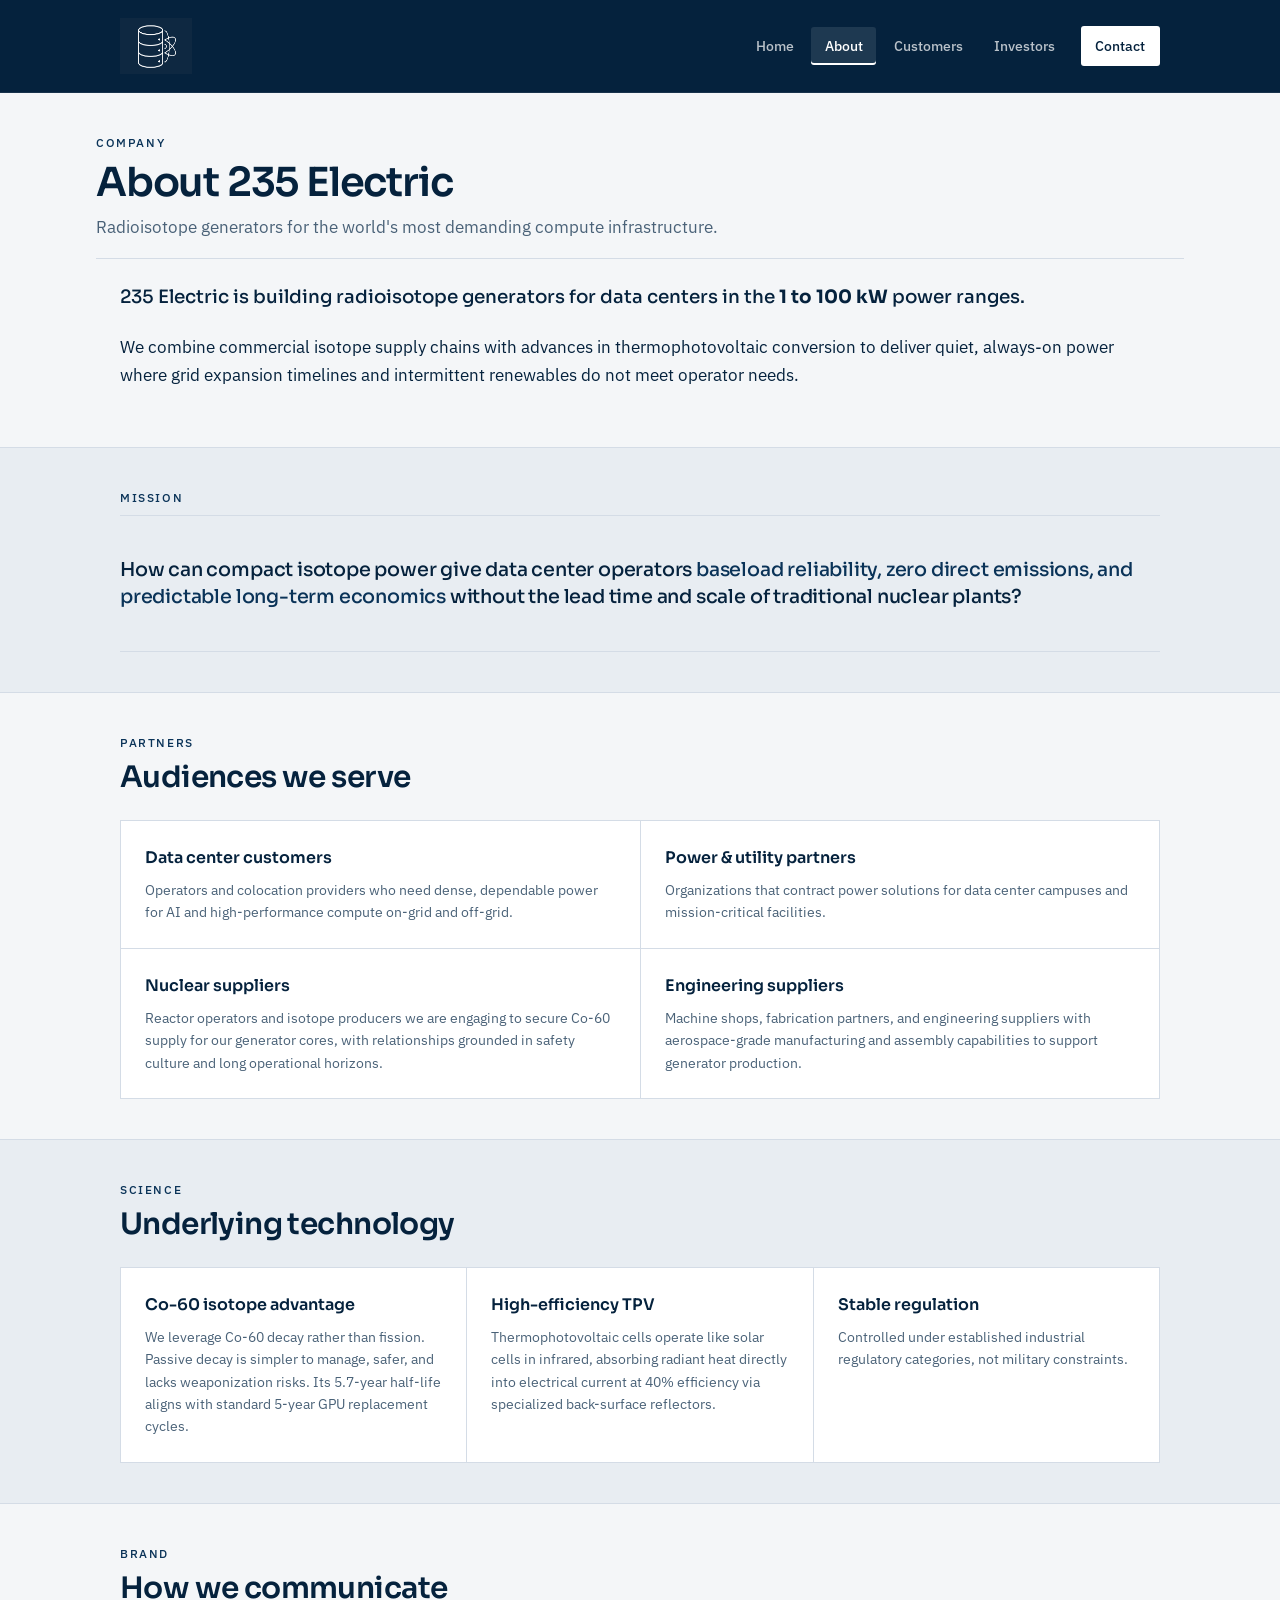
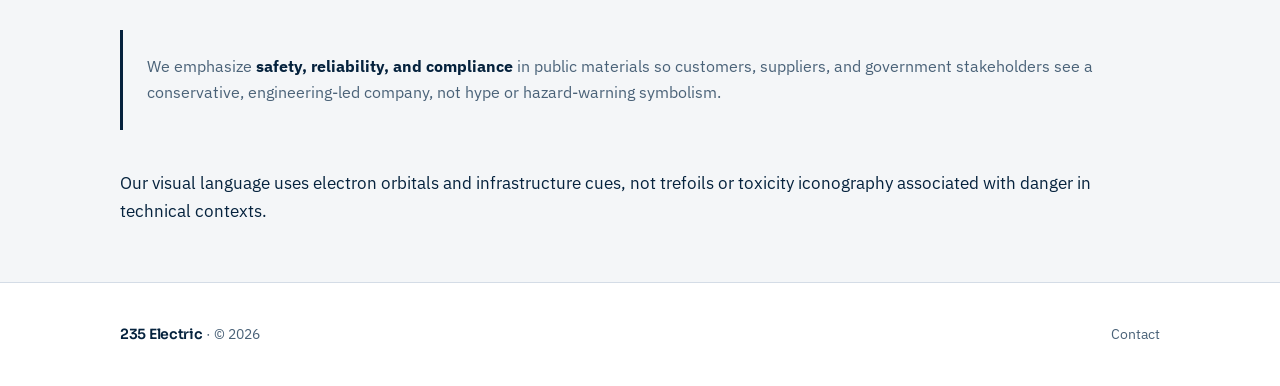
==== commit 120cde39: "fixed outdated font color" ====
--- a/about/index.html
+++ b/about/index.html
@@ -4,13 +4,14 @@
   <meta charset="UTF-8">
   <meta name="viewport" content="width=device-width, initial-scale=1.0">
   <meta name="theme-color" content="#05223d">
+  <meta name="color-scheme" content="light only">
   <title>About | 235 Electric</title>
   <meta name="description" content="235 Electric is building radioisotope generators for data centers in the 1 to 100 kW power range.">
   <link rel="canonical" href="https://samplesite.joshuapastizzo.com/about">
   <link rel="preconnect" href="https://fonts.googleapis.com">
   <link rel="preconnect" href="https://fonts.gstatic.com" crossorigin>
   <link href="https://fonts.googleapis.com/css2?family=IBM+Plex+Sans:wght@400;500&family=Sora:wght@500;600&display=swap" rel="stylesheet">
-  <link rel="stylesheet" href="/css/style.css">
+  <link rel="stylesheet" href="/css/style.css?v=3">
   <link rel="icon" href="/images/Logo.png" type="image/png">
 </head>
 <body class="page-inner">
--- a/css/style.css
+++ b/css/style.css
@@ -1,5 +1,6 @@
 /* 235 Electric: navy + white from Logo.png */
 :root {
+  color-scheme: light;
   --color-bg: #f4f6f8;
   --color-surface: #ffffff;
   --color-ink: #05223d;
@@ -31,6 +32,7 @@
 
 html {
   scroll-behavior: smooth;
+  background: var(--color-bg);
 }
 
 body {
@@ -41,6 +43,7 @@
   color: var(--color-ink);
   background: var(--color-bg);
   -webkit-font-smoothing: antialiased;
+  -webkit-tap-highlight-color: rgba(5, 34, 61, 0.12);
 }
 
 img,
@@ -50,13 +53,15 @@
   display: block;
 }
 
-a {
+a:link,
+a:visited {
   color: var(--color-ink-soft);
   text-decoration: none;
   transition: color 0.15s ease;
 }
-a:hover {
-  color: var(--color-accent);
+a:hover,
+a:active {
+  color: var(--color-ink);
 }
 
 .container {
@@ -355,7 +360,7 @@
   font-weight: 500;
   letter-spacing: 0.14em;
   text-transform: uppercase;
-  color: var(--color-accent);
+  color: var(--color-ink-soft);
   margin-bottom: var(--space-xs);
 }
 
@@ -874,7 +879,7 @@
   font-family: var(--font-display);
   font-size: 0.8rem;
   font-weight: 600;
-  color: var(--color-accent);
+  color: var(--color-ink-soft);
   letter-spacing: 0.05em;
 }
 
@@ -971,6 +976,7 @@
   padding: 0.7rem 0.75rem;
   font-family: var(--font-body);
   font-size: 1rem;
+  color: var(--color-ink);
   border: 1px solid var(--color-border);
   border-radius: var(--radius-btn);
   background: var(--color-bg);
@@ -1188,15 +1194,19 @@
   }
 
   .site-header .container {
-    position: relative;
-  }
-
-  .nav-main {
-    display: none;
+    position: static;
+  }
+
+  .site-header nav {
     position: absolute;
     top: 100%;
     left: 0;
     right: 0;
+    z-index: 99;
+  }
+
+  .nav-main {
+    display: none;
     flex-direction: column;
     align-items: stretch;
     padding: var(--space-sm);
@@ -1209,6 +1219,31 @@
     display: flex;
   }
 
+  .nav-main a {
+    color: rgba(255, 255, 255, 0.72);
+  }
+
+  .nav-main a:hover {
+    color: #fff;
+    background: rgba(255, 255, 255, 0.08);
+  }
+
+  .nav-main a[aria-current="page"] {
+    color: #fff;
+    background: rgba(255, 255, 255, 0.1);
+    box-shadow: inset 0 -2px 0 #fff;
+  }
+
+  .nav-main .btn-nav {
+    background: #fff;
+    color: var(--color-ink) !important;
+  }
+
+  .nav-main .btn-nav:hover {
+    background: var(--color-accent-light);
+    color: var(--color-ink) !important;
+  }
+
   .nav-cta {
     margin-left: 0;
   }
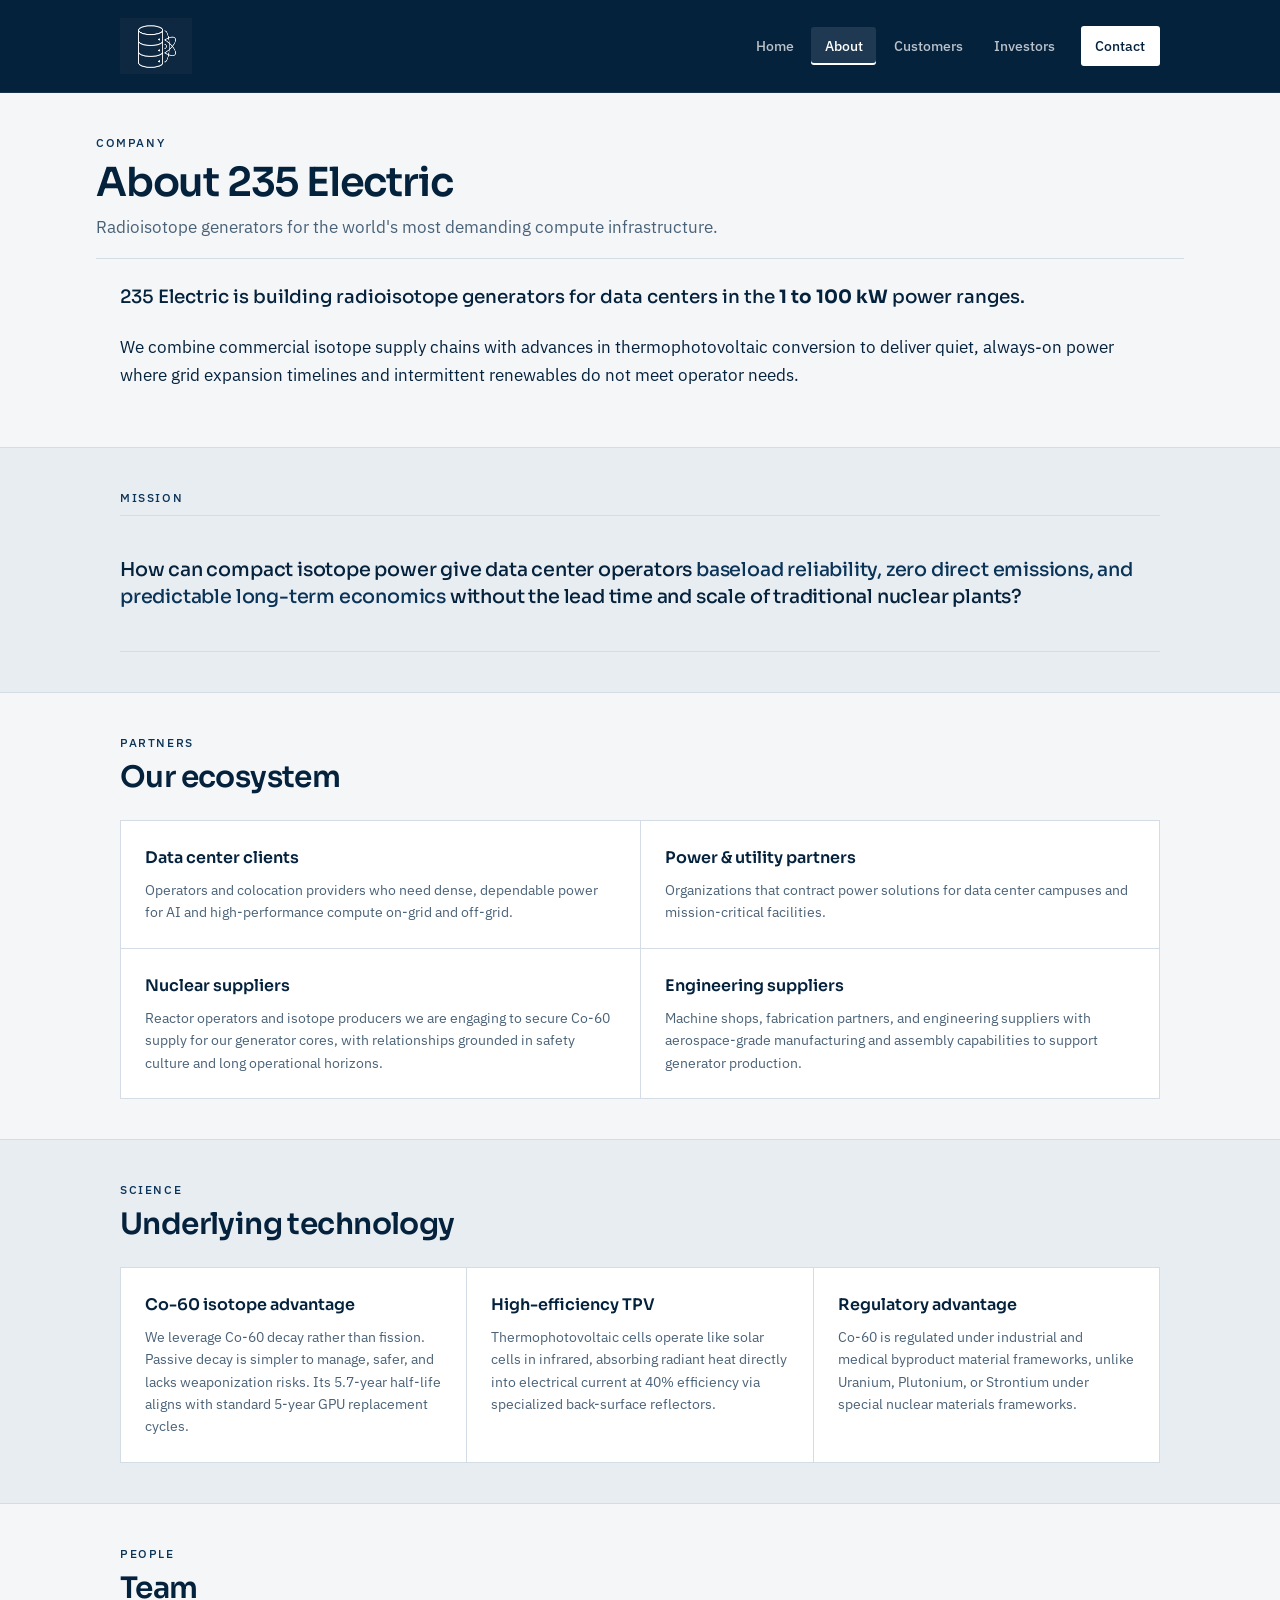
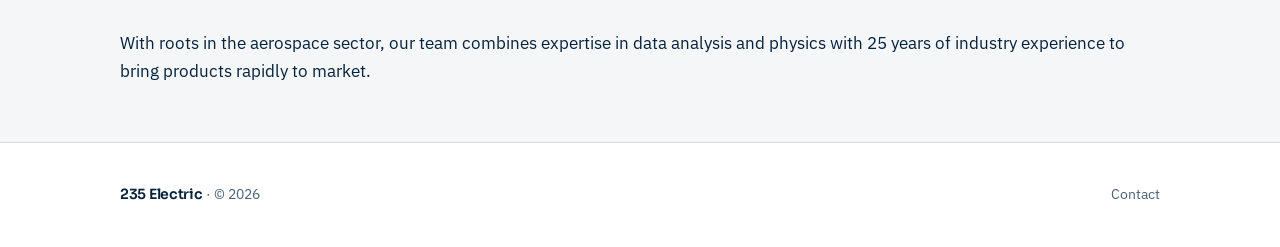
==== commit 0a2bb846: "revision #1" ====
--- a/about/index.html
+++ b/about/index.html
@@ -55,10 +55,10 @@
     <section class="section section--tight">
       <div class="container">
         <span class="label">Partners</span>
-        <h2 class="section-title">Audiences we serve</h2>
+        <h2 class="section-title">Our ecosystem</h2>
         <div class="tile-grid tile-grid--quad">
           <article class="tile">
-            <h3>Data center customers</h3>
+            <h3>Data center clients</h3>
             <p>Operators and colocation providers who need dense, dependable power for AI and high-performance compute on-grid and off-grid.</p>
           </article>
           <article class="tile">
@@ -91,8 +91,8 @@
             <p>Thermophotovoltaic cells operate like solar cells in infrared, absorbing radiant heat directly into electrical current at 40% efficiency via specialized back-surface reflectors.</p>
           </article>
           <article class="tile">
-            <h3>Stable regulation</h3>
-            <p>Controlled under established industrial regulatory categories, not military constraints.</p>
+            <h3>Regulatory advantage</h3>
+            <p>Co-60 is regulated under industrial and medical byproduct material frameworks, unlike Uranium, Plutonium, or Strontium under special nuclear materials frameworks.</p>
           </article>
         </div>
       </div>
@@ -100,12 +100,9 @@
 
     <section class="section section--tight">
       <div class="container">
-        <span class="label">Brand</span>
-        <h2 class="section-title">How we communicate</h2>
-        <div class="notice">
-          <p>We emphasize <strong>safety, reliability, and compliance</strong> in public materials so customers, suppliers, and government stakeholders see a conservative, engineering-led company, not hype or hazard-warning symbolism.</p>
-        </div>
-        <p>Our visual language uses electron orbitals and infrastructure cues, not trefoils or toxicity iconography associated with danger in technical contexts.</p>
+        <span class="label">People</span>
+        <h2 class="section-title">Team</h2>
+        <p>With roots in the aerospace sector, our team combines expertise in data analysis and physics with 25 years of industry experience to bring products rapidly to market.</p>
       </div>
     </section>
   </main>
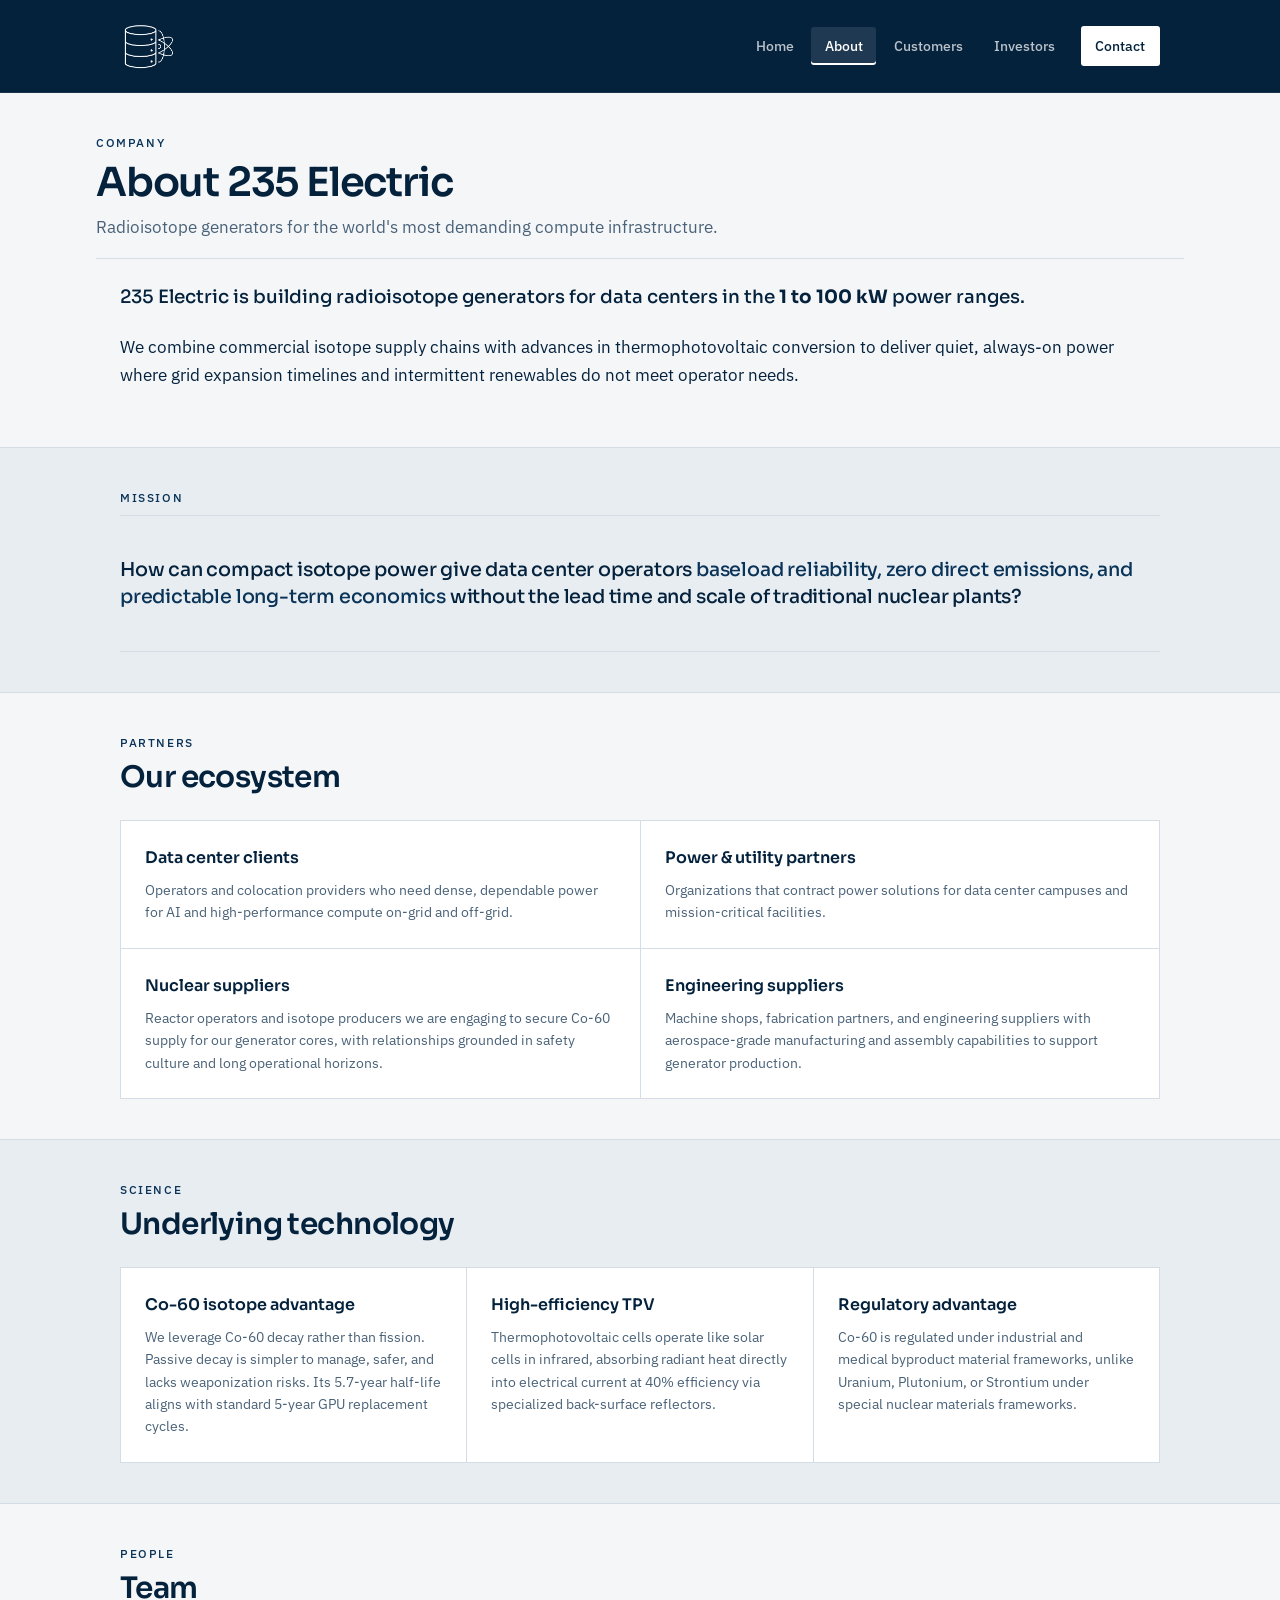
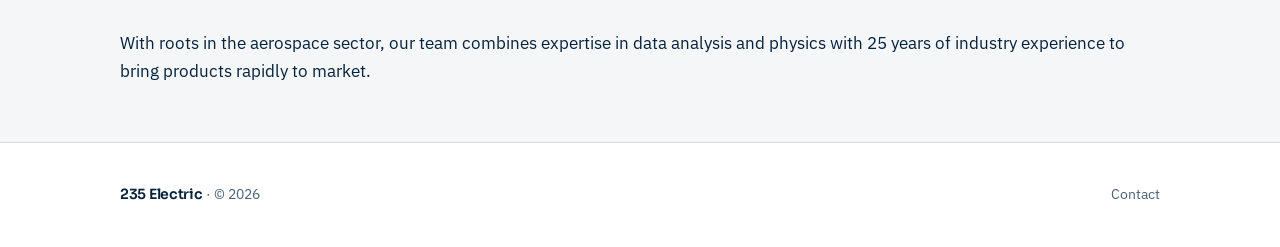
==== commit e5fe7404: "swapped to white svg logo instead of png with background:" ====
--- a/about/index.html
+++ b/about/index.html
@@ -12,12 +12,12 @@
   <link rel="preconnect" href="https://fonts.gstatic.com" crossorigin>
   <link href="https://fonts.googleapis.com/css2?family=IBM+Plex+Sans:wght@400;500&family=Sora:wght@500;600&display=swap" rel="stylesheet">
   <link rel="stylesheet" href="/css/style.css?v=3">
-  <link rel="icon" href="/images/Logo.png" type="image/png">
+  <link rel="icon" href="/images/white_logo.svg" type="image/svg+xml">
 </head>
 <body class="page-inner">
   <header class="site-header">
     <div class="container">
-      <div class="logo"><a href="/"><img src="/images/Logo.png" alt="235 Electric"></a></div>
+      <div class="logo"><a href="/"><img src="/images/white_logo.svg" alt="235 Electric"></a></div>
       <button class="nav-toggle" type="button" aria-label="Toggle menu" aria-expanded="false">Menu</button>
       <nav>
         <ul class="nav-main">
--- a/css/style.css
+++ b/css/style.css
@@ -1,4 +1,4 @@
-/* 235 Electric: navy + white from Logo.png */
+/* 235 Electric: navy + white from white_logo.svg */
 :root {
   color-scheme: light;
   --color-bg: #f4f6f8;
